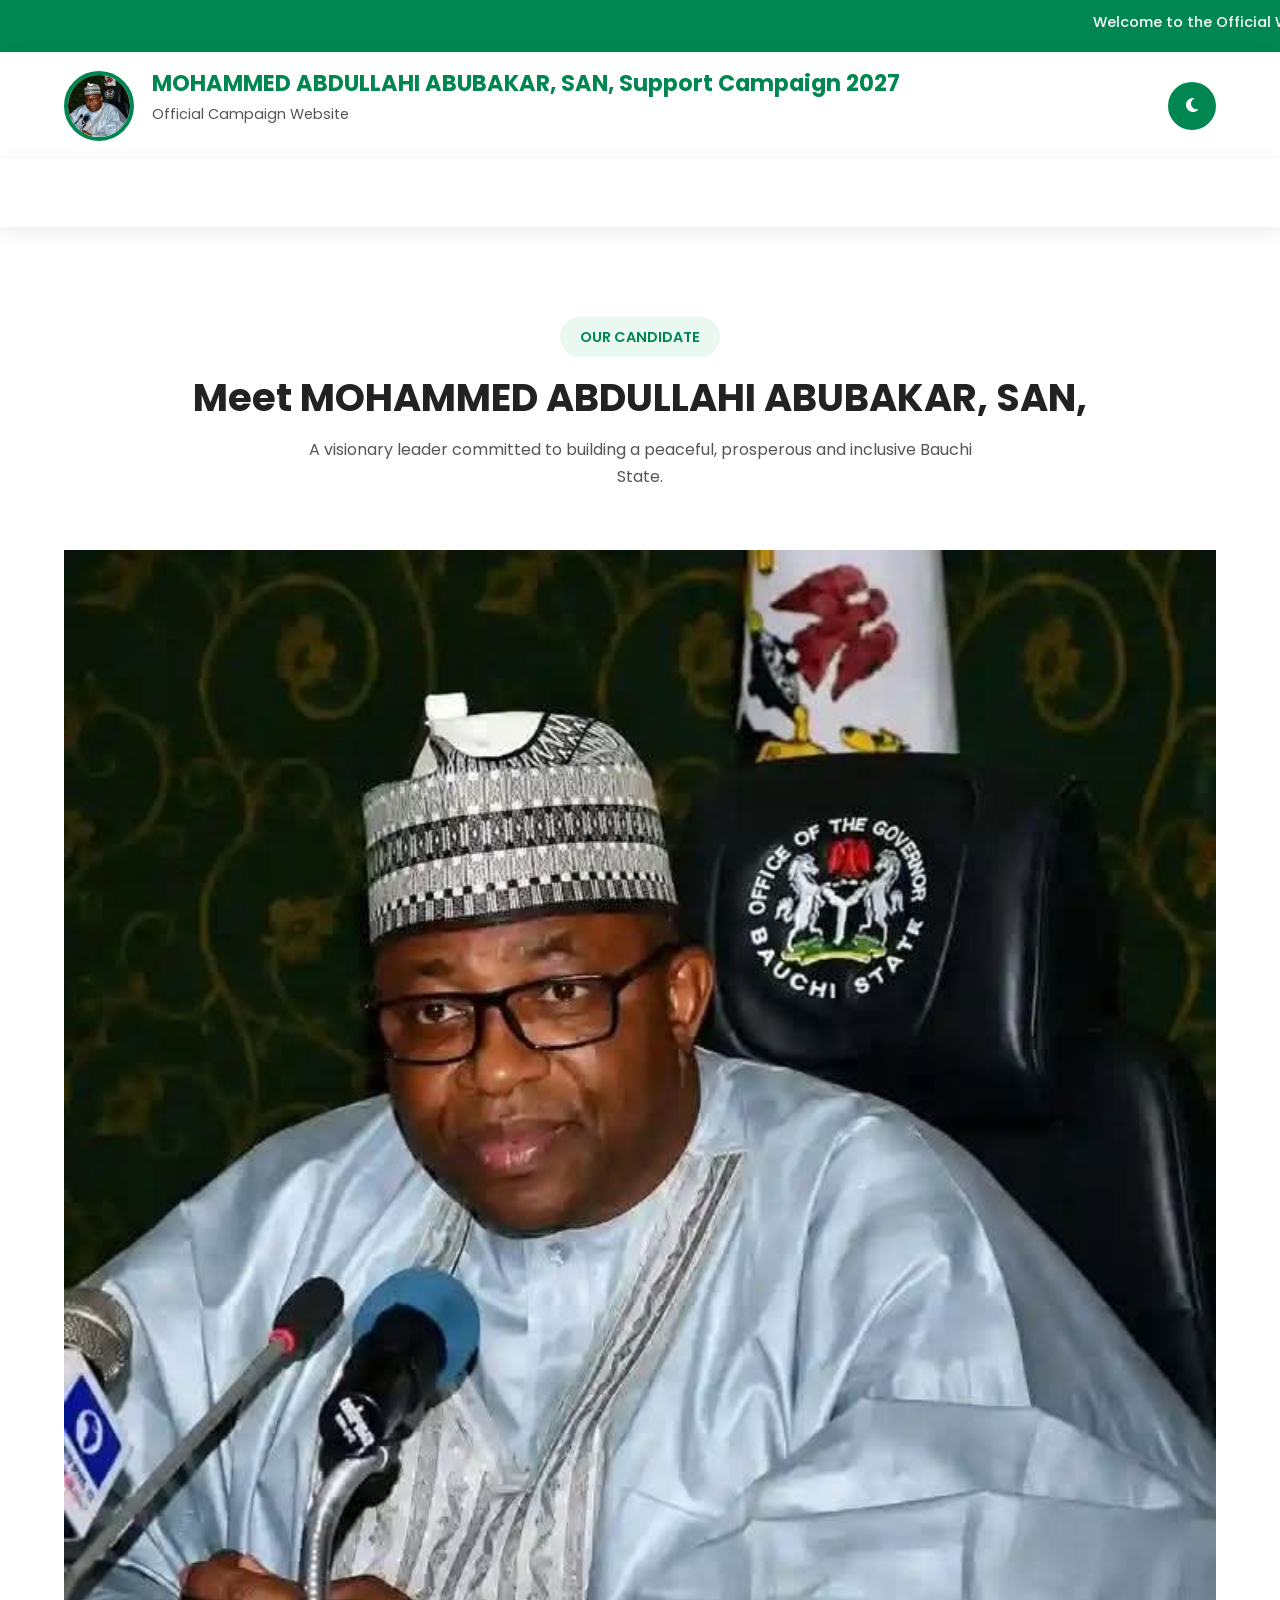
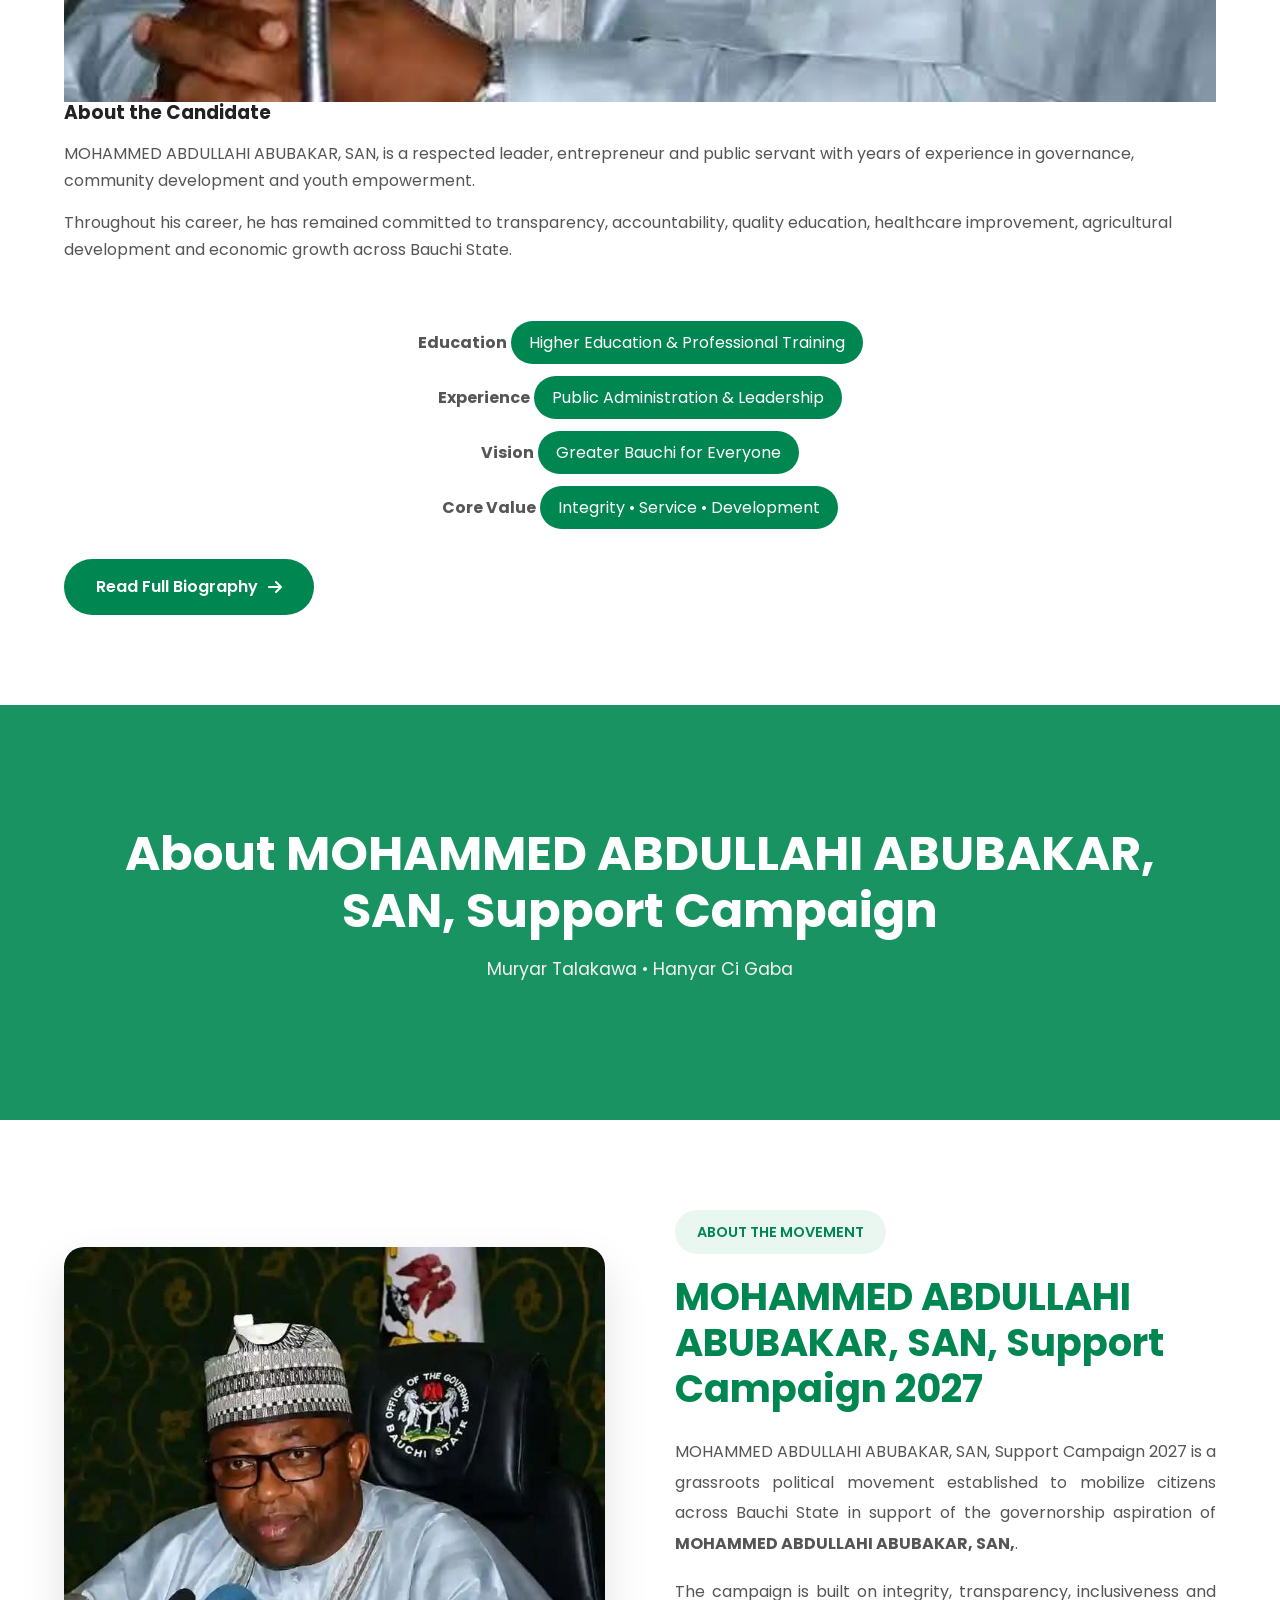
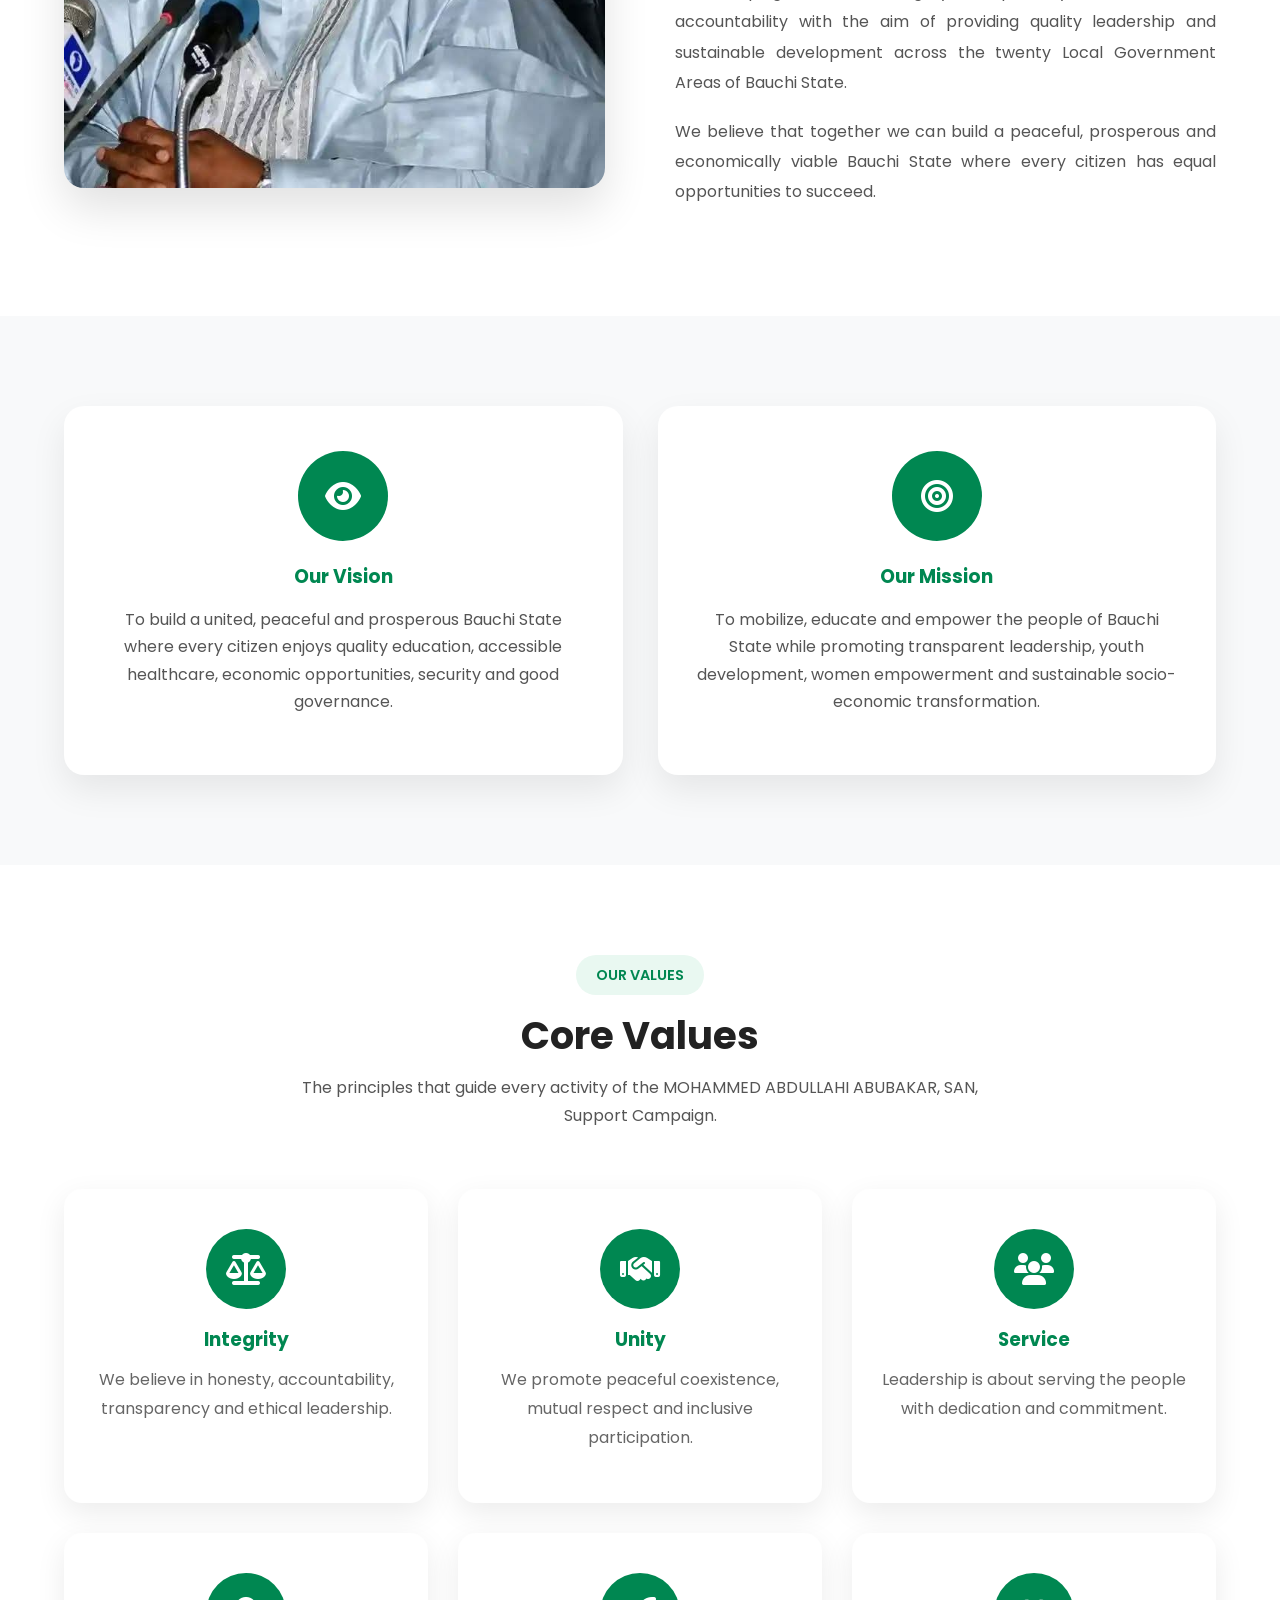
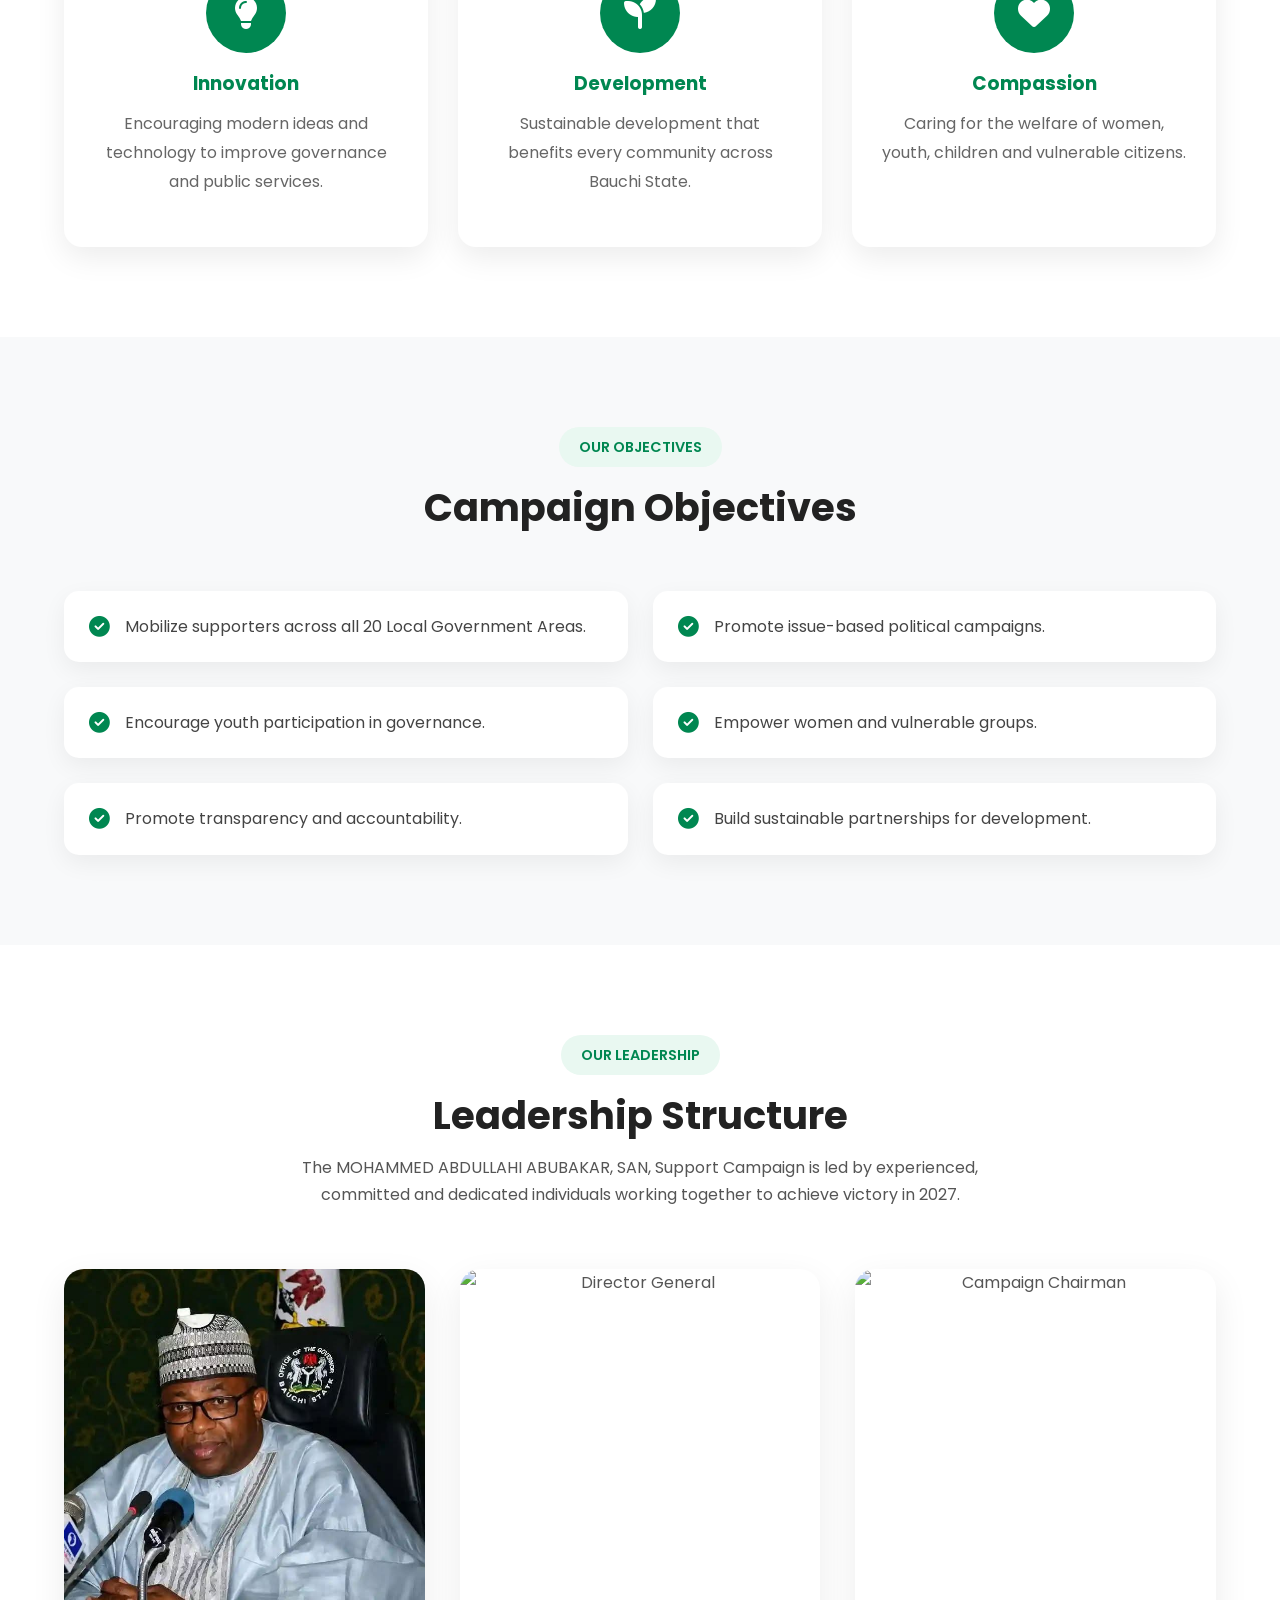
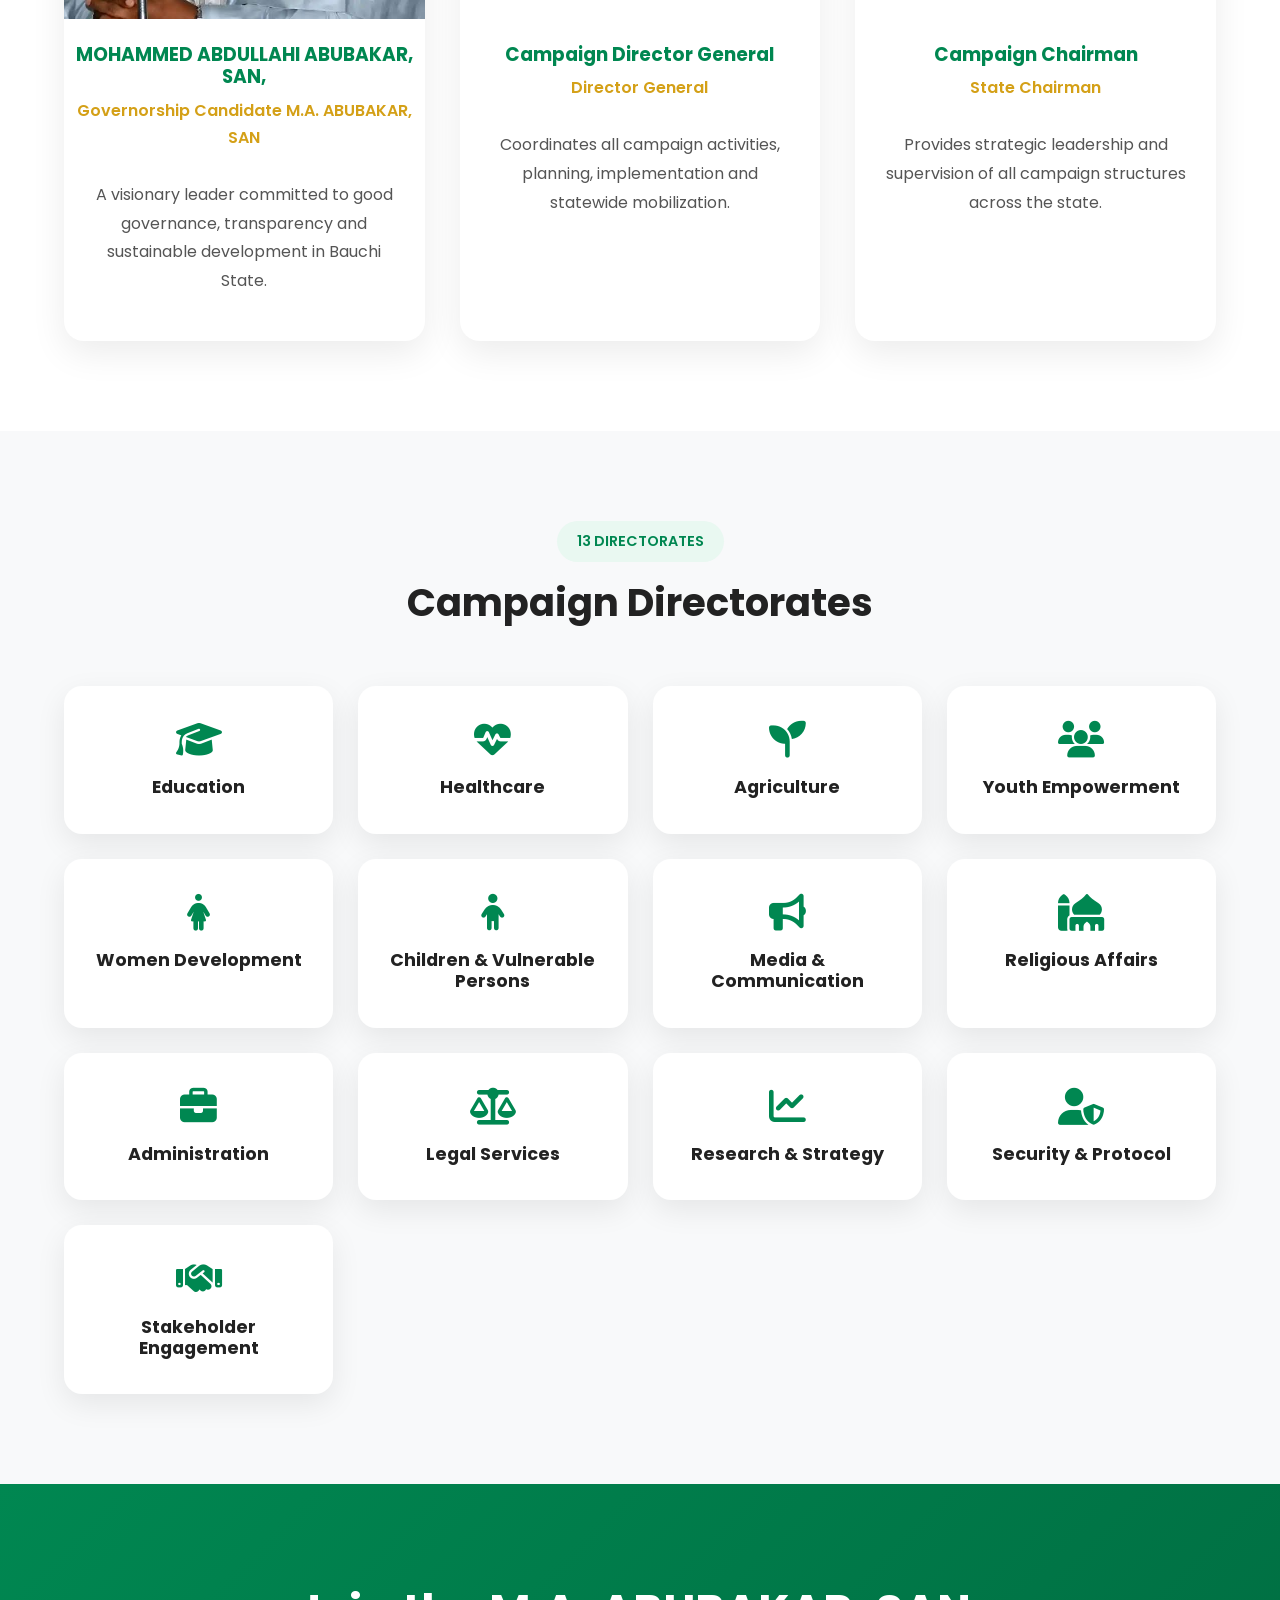
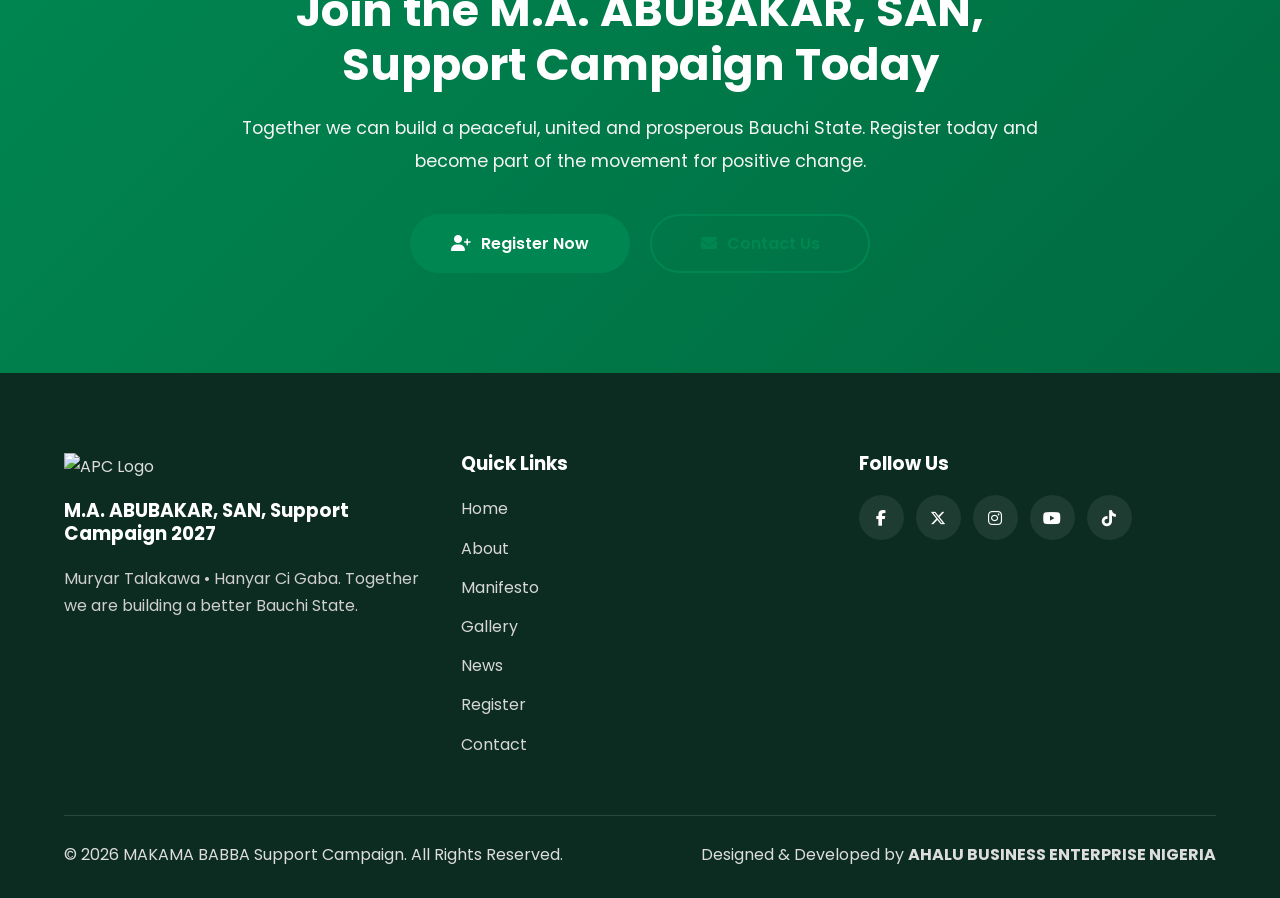
==== about.html @ 92084aa3 "Add files via upload" ====
<!DOCTYPE html>
<html lang="en">

<head>

    <meta charset="UTF-8">

    <meta name="viewport"
          content="width=device-width, initial-scale=1.0">

    <title>
        About Us | MOHAMMED ABDULLAHI ABUBAKAR, SAN, Support Campaign 2027
    </title>

    <meta name="description"
          content="Learn more about MOHAMMED ABDULLAHI ABUBAKAR, SAN Support Campaign 2027, our vision, mission, leadership and commitment to building a better Bauchi State.">

    <link rel="icon"
          href="images/apc-logo.png">

    <link rel="stylesheet"
          href="css/style.css">

    <link rel="stylesheet"
          href="css/about.css">

    <link rel="stylesheet"
          href="css/responsive.css">

    <link rel="stylesheet"
          href="https://cdnjs.cloudflare.com/ajax/libs/font-awesome/6.7.2/css/all.min.css">

</head>

<body>

<!--==============================
TOP BAR
===============================-->

<div class="announcement-bar">

    <marquee>

        Welcome to the Official Website of
        MOHAMMED ABDULLAHI ABUBAKAR, SAN, Support Campaign 2027 —
        Muryar Talakawa • Hanyar Ci Gaba

    </marquee>

</div>

<!--==============================
HEADER
===============================-->

<header class="header">

    <div class="container">

        <div class="logo-area">

            <img src="images/m.a.-photo.jpg"
                 class="logo"
                 alt="M.A. SAN">

            <div class="site-title">

                <h1>
                    MOHAMMED ABDULLAHI ABUBAKAR, SAN, Support Campaign 2027
                </h1>

                <p>

                    Official Campaign Website

                </p>

            </div>

        </div>

        <button id="darkModeBtn">

            <i class="fas fa-moon"></i>

        </button>

    </div>

</header>

<!--==============================
NAVIGATION
===============================-->

<nav class="navbar">

    <div class="container">

        <div class="menu-toggle">

            <i class="fas fa-bars"></i>

        </div>

        <ul class="nav-links">

            <li>
                <a href="index.html">
                    Home
                </a>
            </li>

            <li>
                <a href="about.html"
                   class="active">
                    About
                </a>
            </li>

            <li>
                <a href="manifesto.html">
                    Manifesto
                </a>
            </li>

            <li>
                <a href="gallery.html">
                    Gallery
                </a>
            </li>

            <li>
                <a href="news.html">
                    News
                </a>
            </li>

            <li>
                <a href="register.html">
                    Register
                </a>
            </li>

            <li>
                <a href="contact.html">
                    Contact
                </a>
            </li>

        </ul>

    </div>

</nav>
<!-- =====================================
        ABOUT THE CANDIDATE
===================================== -->

<section class="candidate-section" id="candidate">

    <div class="container">

        <div class="section-title">

            <span>OUR CANDIDATE</span>

            <h2>Meet MOHAMMED ABDULLAHI ABUBAKAR, SAN,</h2>

            <p>
                A visionary leader committed to building a peaceful,
                prosperous and inclusive Bauchi State.
            </p>

        </div>

        <div class="candidate-wrapper">

            <div class="candidate-image">

                <img src="images/m.a.-photo.jpg"
                     alt="MOHAMMED ABDULLAHI ABUBAKAR, SAN,">

            </div>

            <div class="candidate-content">

                <h3>About the Candidate</h3>

                <p>

                    MOHAMMED ABDULLAHI ABUBAKAR, SAN, is a respected leader,
                    entrepreneur and public servant with years of experience
                    in governance, community development and youth
                    empowerment.

                </p>

                <p>

                    Throughout his career, he has remained committed to
                    transparency, accountability, quality education,
                    healthcare improvement, agricultural development and
                    economic growth across Bauchi State.

                </p>

                <div class="candidate-info">

                    <div>

                        <strong>Education</strong>

                        <span>Higher Education & Professional Training</span>

                    </div>

                    <div>

                        <strong>Experience</strong>

                        <span>Public Administration & Leadership</span>

                    </div>

                    <div>

                        <strong>Vision</strong>

                        <span>Greater Bauchi for Everyone</span>

                    </div>

                    <div>

                        <strong>Core Value</strong>

                        <span>Integrity • Service • Development</span>

                    </div>

                </div>

                <a href="about.html"
                   class="btn btn-primary">

                    Read Full Biography

                    <i class="fas fa-arrow-right"></i>

                </a>

            </div>

        </div>

    </div>

</section>

<!--==============================
PAGE HERO
===============================-->

<section class="page-banner">

    <div class="container">

        <h1>

            About MOHAMMED ABDULLAHI ABUBAKAR, SAN, Support Campaign

        </h1>

        <p>

            Muryar Talakawa • Hanyar Ci Gaba

        </p>

    </div>

</section>

<!--=====================================
    ABOUT CAMPAIGN
======================================-->

<section class="about-section">

    <div class="container">

        <div class="about-wrapper">

            <div class="about-image">

                <img src="images/m.a.-photo.jpg"
                     alt="MOHAMMED ABDULLAHI ABUBAKAR, SAN,">

            </div>

            <div class="about-content">

                <span class="section-tag">
                    ABOUT THE MOVEMENT
                </span>

                <h2>

                    MOHAMMED ABDULLAHI ABUBAKAR, SAN, Support Campaign 2027

                </h2>

                <p>

                    MOHAMMED ABDULLAHI ABUBAKAR, SAN, Support Campaign 2027 is a grassroots political
                    movement established to mobilize citizens across
                    Bauchi State in support of the governorship aspiration
                    of <strong>MOHAMMED ABDULLAHI ABUBAKAR, SAN,</strong>.

                </p>

                <p>

                    The campaign is built on integrity, transparency,
                    inclusiveness and accountability with the aim of
                    providing quality leadership and sustainable
                    development across the twenty Local Government Areas
                    of Bauchi State.

                </p>

                <p>

                    We believe that together we can build a peaceful,
                    prosperous and economically viable Bauchi State where
                    every citizen has equal opportunities to succeed.

                </p>

            </div>

        </div>

    </div>

</section>


<!--=====================================
    VISION & MISSION
======================================-->

<section class="vision-mission">

    <div class="container">

        <div class="vm-grid">

            <!-- Vision -->

            <div class="vm-card">

                <div class="vm-icon">

                    <i class="fas fa-eye"></i>

                </div>

                <h3>

                    Our Vision

                </h3>

                <p>

                    To build a united, peaceful and prosperous Bauchi
                    State where every citizen enjoys quality education,
                    accessible healthcare, economic opportunities,
                    security and good governance.

                </p>

            </div>

            <!-- Mission -->

            <div class="vm-card">

                <div class="vm-icon">

                    <i class="fas fa-bullseye"></i>

                </div>

                <h3>

                    Our Mission

                </h3>

                <p>

                    To mobilize, educate and empower the people of
                    Bauchi State while promoting transparent leadership,
                    youth development, women empowerment and sustainable
                    socio-economic transformation.

                </p>

            </div>

        </div>

    </div>

</section>
<!--=====================================
    CORE VALUES
======================================-->

<section class="core-values">

    <div class="container">

        <div class="section-title">

            <span>OUR VALUES</span>

            <h2>Core Values</h2>

            <p>
                The principles that guide every activity of the
                MOHAMMED ABDULLAHI ABUBAKAR, SAN, Support Campaign.
            </p>

        </div>

        <div class="values-grid">

            <div class="value-card">

                <i class="fas fa-scale-balanced"></i>

                <h3>Integrity</h3>

                <p>
                    We believe in honesty, accountability,
                    transparency and ethical leadership.
                </p>

            </div>

            <div class="value-card">

                <i class="fas fa-handshake"></i>

                <h3>Unity</h3>

                <p>
                    We promote peaceful coexistence, mutual respect
                    and inclusive participation.
                </p>

            </div>

            <div class="value-card">

                <i class="fas fa-users"></i>

                <h3>Service</h3>

                <p>
                    Leadership is about serving the people with
                    dedication and commitment.
                </p>

            </div>

            <div class="value-card">

                <i class="fas fa-lightbulb"></i>

                <h3>Innovation</h3>

                <p>
                    Encouraging modern ideas and technology to
                    improve governance and public services.
                </p>

            </div>

            <div class="value-card">

                <i class="fas fa-seedling"></i>

                <h3>Development</h3>

                <p>
                    Sustainable development that benefits every
                    community across Bauchi State.
                </p>

            </div>

            <div class="value-card">

                <i class="fas fa-heart"></i>

                <h3>Compassion</h3>

                <p>
                    Caring for the welfare of women, youth,
                    children and vulnerable citizens.
                </p>

            </div>

        </div>

    </div>

</section>


<!--=====================================
    OUR OBJECTIVES
======================================-->

<section class="objectives">

    <div class="container">

        <div class="section-title">

            <span>OUR OBJECTIVES</span>

            <h2>Campaign Objectives</h2>

        </div>

        <div class="objectives-grid">

            <div class="objective-item">

                <i class="fas fa-check-circle"></i>

                <span>
                    Mobilize supporters across all 20 Local Government Areas.
                </span>

            </div>

            <div class="objective-item">

                <i class="fas fa-check-circle"></i>

                <span>
                    Promote issue-based political campaigns.
                </span>

            </div>

            <div class="objective-item">

                <i class="fas fa-check-circle"></i>

                <span>
                    Encourage youth participation in governance.
                </span>

            </div>

            <div class="objective-item">

                <i class="fas fa-check-circle"></i>

                <span>
                    Empower women and vulnerable groups.
                </span>

            </div>

            <div class="objective-item">

                <i class="fas fa-check-circle"></i>

                <span>
                    Promote transparency and accountability.
                </span>

            </div>

            <div class="objective-item">

                <i class="fas fa-check-circle"></i>

                <span>
                    Build sustainable partnerships for development.
                </span>

            </div>

        </div>

    </div>

</section>
<!--=====================================
    LEADERSHIP
======================================-->

<section class="leadership">

    <div class="container">

        <div class="section-title">

            <span>OUR LEADERSHIP</span>

            <h2>Leadership Structure</h2>

            <p>

                The MOHAMMED ABDULLAHI ABUBAKAR, SAN, Support Campaign is led by experienced,
                committed and dedicated individuals working together
                to achieve victory in 2027.

            </p>

        </div>

        <div class="leaders-grid">

            <!-- Candidate -->

            <div class="leader-card">

                <img src="images/m.a.-photo.jpg"
                     alt="MOHAMMED ABDULLAHI ABUBAKAR, SAN,">

                <h3>MOHAMMED ABDULLAHI ABUBAKAR, SAN,</h3>

                <span>Governorship Candidate M.A. ABUBAKAR, SAN</span>

                <p>

                    A visionary leader committed to good governance,
                    transparency and sustainable development in
                    Bauchi State.

                </p>

            </div>

            <!-- Campaign DG -->

            <div class="leader-card">

                <img src="images/director-general.jpg"
                     alt="Director General">

                <h3>Campaign Director General</h3>

                <span>Director General</span>

                <p>

                    Coordinates all campaign activities, planning,
                    implementation and statewide mobilization.

                </p>

            </div>

            <!-- Chairman -->

            <div class="leader-card">

                <img src="images/chairman.jpg"
                     alt="Campaign Chairman">

                <h3>Campaign Chairman</h3>

                <span>State Chairman</span>

                <p>

                    Provides strategic leadership and supervision of
                    all campaign structures across the state.

                </p>

            </div>

        </div>

    </div>

</section>


<!--=====================================
    DIRECTORATES
======================================-->

<section class="directorates">

    <div class="container">

        <div class="section-title">

            <span>13 DIRECTORATES</span>

            <h2>Campaign Directorates</h2>

        </div>

        <div class="directorates-grid">

            <div class="directorate-card">
                <i class="fas fa-graduation-cap"></i>
                <h3>Education</h3>
            </div>

            <div class="directorate-card">
                <i class="fas fa-heartbeat"></i>
                <h3>Healthcare</h3>
            </div>

            <div class="directorate-card">
                <i class="fas fa-seedling"></i>
                <h3>Agriculture</h3>
            </div>

            <div class="directorate-card">
                <i class="fas fa-users"></i>
                <h3>Youth Empowerment</h3>
            </div>

            <div class="directorate-card">
                <i class="fas fa-female"></i>
                <h3>Women Development</h3>
            </div>

            <div class="directorate-card">
                <i class="fas fa-child"></i>
                <h3>Children & Vulnerable Persons</h3>
            </div>

            <div class="directorate-card">
                <i class="fas fa-bullhorn"></i>
                <h3>Media & Communication</h3>
            </div>

            <div class="directorate-card">
                <i class="fas fa-mosque"></i>
                <h3>Religious Affairs</h3>
            </div>

            <div class="directorate-card">
                <i class="fas fa-briefcase"></i>
                <h3>Administration</h3>
            </div>

            <div class="directorate-card">
                <i class="fas fa-balance-scale"></i>
                <h3>Legal Services</h3>
            </div>

            <div class="directorate-card">
                <i class="fas fa-chart-line"></i>
                <h3>Research & Strategy</h3>
            </div>

            <div class="directorate-card">
                <i class="fas fa-user-shield"></i>
                <h3>Security & Protocol</h3>
            </div>

            <div class="directorate-card">
                <i class="fas fa-handshake"></i>
                <h3>Stakeholder Engagement</h3>
            </div>

        </div>

    </div>

</section>
<!--=====================================
    CALL TO ACTION
======================================-->

<section class="about-cta">

    <div class="container">

        <div class="cta-content">

            <h2>

                Join the M.A. ABUBAKAR, SAN, Support Campaign Today

            </h2>

            <p>

                Together we can build a peaceful, united and prosperous
                Bauchi State. Register today and become part of the
                movement for positive change.

            </p>

            <div class="cta-buttons">

                <a href="register.html" class="btn btn-primary">

                    <i class="fas fa-user-plus"></i>

                    Register Now

                </a>

                <a href="contact.html" class="btn btn-outline">

                    <i class="fas fa-envelope"></i>

                    Contact Us

                </a>

            </div>

        </div>

    </div>

</section>

<!--=====================================
    FOOTER
======================================-->

<footer class="footer">

    <div class="container">

        <div class="footer-grid">

            <div class="footer-column">

                <img src="images/apc-logo.png"
                     class="footer-logo"
                     alt="APC Logo">

                <h3>M.A. ABUBAKAR, SAN, Support Campaign 2027</h3>

                <p>

                    Muryar Talakawa • Hanyar Ci Gaba.

                    Together we are building a better Bauchi State.

                </p>

            </div>

            <div class="footer-column">

                <h3>Quick Links</h3>

                <ul>

                    <li><a href="index.html">Home</a></li>

                    <li><a href="about.html">About</a></li>

                    <li><a href="manifesto.html">Manifesto</a></li>

                    <li><a href="gallery.html">Gallery</a></li>

                    <li><a href="news.html">News</a></li>

                    <li><a href="register.html">Register</a></li>

                    <li><a href="contact.html">Contact</a></li>

                </ul>

            </div>

            <div class="footer-column">

                <h3>Follow Us</h3>

                <div class="social-links">

                    <a href="#"><i class="fab fa-facebook-f"></i></a>

                    <a href="#"><i class="fab fa-x-twitter"></i></a>

                    <a href="#"><i class="fab fa-instagram"></i></a>

                    <a href="#"><i class="fab fa-youtube"></i></a>

                    <a href="#"><i class="fab fa-tiktok"></i></a>

                </div>

            </div>

        </div>

        <hr>

        <div class="footer-bottom">

            <p>

                © 2026 MAKAMA BABBA Support Campaign.
                All Rights Reserved.

            </p>

            <p>

                Designed & Developed by
                <strong>AHALU BUSINESS ENTERPRISE NIGERIA</strong>

            </p>

        </div>

    </div>

</footer>

<!--=====================================
    BACK TO TOP
======================================-->

<button id="backToTop">

    <i class="fas fa-arrow-up"></i>

</button>

<!--=====================================
    JAVASCRIPT FILES
======================================-->

<script src="js/main.js"></script>

<script src="js/darkmode.js"></script>

<script src="js/counter.js"></script>

<script src="js/about.js"></script>

</body>

</html>
---- css/style.css ----
/* ==========================================
   SUPHI SUPPORT CAMPAIGN 2027
   MAIN STYLESHEET
========================================== */

/* ===========================
   GOOGLE FONTS
=========================== */

@import url('https://fonts.googleapis.com/css2?family=Poppins:wght@300;400;500;600;700;800&display=swap');


/* ===========================
   CSS VARIABLES
=========================== */

:root{

    --primary:#008751;
    --primary-dark:#006b40;
    --secondary:#f4b400;
    --secondary-dark:#d89d00;

    --white:#ffffff;
    --black:#222222;

    --text:#555555;
    --light:#f8f9fa;
    --border:#e6e6e6;

    --danger:#dc3545;
    --success:#28a745;

    --shadow:0 10px 30px rgba(0,0,0,.08);

    --radius:12px;

    --transition:.35s ease;

    --container:1200px;

}


/* ===========================
   RESET
=========================== */

*{

    margin:0;
    padding:0;
    box-sizing:border-box;

}


html{

    scroll-behavior:smooth;

}


body{

    font-family:'Poppins',sans-serif;

    background:var(--white);

    color:var(--text);

    line-height:1.7;

    overflow-x:hidden;

}


img{

    width:100%;

    display:block;

}


a{

    text-decoration:none;

    color:inherit;

}


ul{

    list-style:none;

}


button,
input,
select,
textarea{

    font-family:inherit;

    outline:none;

    border:none;

}


.container{

    width:90%;

    max-width:var(--container);

    margin:auto;

}


/* ===========================
   TYPOGRAPHY
=========================== */

h1,
h2,
h3,
h4,
h5,
h6{

    color:var(--black);

    font-weight:700;

    line-height:1.2;

}


p{

    margin:15px 0;

}


section{

    padding:90px 0;

}


/* ===========================
   SECTION TITLE
=========================== */

.section-title{

    text-align:center;

    margin-bottom:60px;

}


.section-title span{

    display:inline-block;

    background:#e9f8f1;

    color:var(--primary);

    padding:8px 20px;

    border-radius:30px;

    font-size:.9rem;

    font-weight:600;

    margin-bottom:18px;

}


.section-title h2{

    font-size:2.5rem;

    margin-bottom:15px;

}


.section-title p{

    max-width:700px;

    margin:auto;

}


/* ===========================
   BUTTONS
=========================== */

.btn{

    display:inline-flex;

    align-items:center;

    justify-content:center;

    gap:10px;

    padding:14px 32px;

    border-radius:40px;

    font-weight:600;

    transition:var(--transition);

    cursor:pointer;

}


.btn-primary{

    background:var(--primary);

    color:#fff;

}


.btn-primary:hover{

    background:var(--primary-dark);

    transform:translateY(-3px);

}


.btn-outline{

    border:2px solid var(--primary);

    color:var(--primary);

}

.btn-outline:hover{

    background:var(--primary);

    color:#fff;

}
/* ==========================================
   PAGE LOADER
========================================== */

#loader{

    position:fixed;
    inset:0;
    background:#ffffff;

    display:flex;
    justify-content:center;
    align-items:center;

    z-index:99999;

}

.loader-content{

    text-align:center;

}

.loader-logo{

    width:90px;
    margin:0 auto 20px;

}

.loader-content h2{

    color:var(--primary);
    margin-bottom:10px;

}

.loader-content p{

    margin-bottom:20px;

}

.loading-spinner{

    width:55px;
    height:55px;

    border:5px solid #e8e8e8;

    border-top:5px solid var(--primary);

    border-radius:50%;

    margin:auto;

    animation:spin 1s linear infinite;

}

@keyframes spin{

    100%{

        transform:rotate(360deg);

    }

}


/* ==========================================
   ANNOUNCEMENT BAR
========================================== */

.announcement-bar{

    background:var(--primary);

    color:#fff;

    padding:10px 0;

    font-size:.9rem;

    font-weight:500;

}


/* ==========================================
   HEADER
========================================== */

.header{

    background:#fff;

    box-shadow:var(--shadow);

    position:relative;

    z-index:100;

}

.header .container{

    display:flex;

    justify-content:space-between;

    align-items:center;

    padding:18px 0;

}

.logo-area{

    display:flex;

    align-items:center;

    gap:18px;

}

.logo{

    width:70px;

    height:70px;

    object-fit:cover;

    border-radius:50%;

    border:4px solid var(--primary);

}

.site-title h1{

    font-size:1.4rem;

    color:var(--primary);

}

.site-title p{

    margin-top:5px;

    font-size:.9rem;

}

.header-actions{

    display:flex;

    align-items:center;

    gap:15px;

}

#darkModeBtn{

    width:48px;

    height:48px;

    border-radius:50%;

    background:var(--primary);

    color:#fff;

    cursor:pointer;

    transition:var(--transition);

}

#darkModeBtn:hover{

    background:var(--secondary);

    color:#222;

}


/* ==========================================
   NAVBAR
========================================== */

.navbar{

    background:var(--primary);

    position:sticky;

    top:0;

    z-index:999;

}

.navbar .container{

    display:flex;

    justify-content:space-between;

    align-items:center;

}

.nav-links{

    display:flex;

    align-items:center;

}

.nav-links li{

    position:relative;

}

.nav-links li a{

    display:block;

    color:#fff;

    padding:20px 18px;

    font-weight:500;

    transition:var(--transition);

}

.nav-links li a:hover,

.nav-links li a.active{

    background:rgba(255,255,255,.15);

}

.menu-toggle{

    display:none;

    color:#fff;

    font-size:1.8rem;

    cursor:pointer;

}


/* ==========================================
   MOBILE MENU
========================================== */

@media(max-width:991px){

.menu-toggle{

    display:block;

    padding:18px 0;

}

.nav-links{

    position:absolute;

    top:100%;

    left:0;

    width:100%;

    background:var(--primary);

    flex-direction:column;

    display:none;

}

.nav-links.active{

    display:flex;

}

.nav-links li{

    width:100%;

}

.nav-links li a{

    width:100%;

    padding:16px 25px;

    border-top:1px solid rgba(255,255,255,.10);

}

.site-title h1{

    font-size:1.1rem;

}

.site-title p{

    font-size:.8rem;

}

.logo{

    width:60px;

    height:60px;

}

}

/* ==========================================
   HERO SECTION
========================================== */

.hero{

    position:relative;

    min-height:100vh;

    display:flex;

    align-items:center;

    overflow:hidden;

    background:linear-gradient(rgba(0,104,63,.90),
    rgba(0,104,63,.90)),
    url("../images/hero-bg.jpg") center/cover no-repeat;

}

.hero-overlay{

    position:absolute;

    inset:0;

    background:rgba(0,0,0,.20);

}

.hero .container{

    position:relative;

    z-index:2;

}

.hero-content{

    display:grid;

    grid-template-columns:1.2fr .8fr;

    gap:70px;

    align-items:center;

}

.hero-badge{

    display:inline-flex;

    align-items:center;

    gap:10px;

    padding:10px 22px;

    background:rgba(255,255,255,.15);

    color:#fff;

    border-radius:40px;

    font-weight:600;

    margin-bottom:25px;

}

.hero h1{

    color:#fff;

    font-size:3.6rem;

    line-height:1.15;

    margin-bottom:25px;

}

.hero h1 span{

    color:var(--secondary);

}

.hero-text{

    color:#f2f2f2;

    font-size:1.1rem;

    margin-bottom:35px;

    max-width:650px;

}

.hero-buttons{

    display:flex;

    gap:20px;

    flex-wrap:wrap;

    margin-bottom:50px;

}

.hero-buttons .btn-outline{

    border:2px solid #fff;

    color:#fff;

}

.hero-buttons .btn-outline:hover{

    background:#fff;

    color:var(--primary);

}

.hero-stats{

    display:grid;

    grid-template-columns:repeat(4,1fr);

    gap:20px;

}

.stat-box{

    background:rgba(255,255,255,.10);

    backdrop-filter:blur(8px);

    padding:25px 15px;

    text-align:center;

    border-radius:15px;

    border:1px solid rgba(255,255,255,.15);

}

.stat-box h2{

    color:var(--secondary);

    font-size:2rem;

    margin-bottom:10px;

}

.stat-box p{

    color:#fff;

    font-size:.95rem;

    margin:0;

}

.candidate-card{

    background:#fff;

    border-radius:20px;

    overflow:hidden;

    box-shadow:0 20px 50px rgba(0,0,0,.20);

    transition:.4s;

}

.candidate-card:hover{

    transform:translateY(-8px);

}

.candidate-card img{

    height:520px;

    object-fit:cover;

}

.candidate-info{

    padding:30px;

    text-align:center;

}

.candidate-info h2{

    color:var(--primary);

    margin-bottom:8px;

}

.candidate-info h4{

    color:var(--secondary-dark);

    margin-bottom:12px;

}

.candidate-info span{

    display:inline-block;

    margin-top:12px;

    background:var(--primary);

    color:#fff;

    padding:8px 18px;

    border-radius:30px;

}

.scroll-down{

    position:absolute;

    left:50%;

    bottom:30px;

    transform:translateX(-50%);

    width:55px;

    height:55px;

    border-radius:50%;

    background:#fff;

    color:var(--primary);

    display:flex;

    align-items:center;

    justify-content:center;

    font-size:1.3rem;

    animation:bounce 2s infinite;

}

@keyframes bounce{

    0%,20%,50%,80%,100%{

        transform:translate(-50%,0);

    }

    40%{

        transform:translate(-50%,-12px);

    }

    60%{

        transform:translate(-50%,-6px);

    }

}

@media(max-width:991px){

.hero{

    padding:120px 0 80px;

    min-height:auto;

}

.hero-content{

    grid-template-columns:1fr;

}

.hero h1{

    font-size:2.6rem;

}

.hero-stats{

    grid-template-columns:repeat(2,1fr);

}

.candidate-card img{

    height:420px;

}

}

@media(max-width:576px){

.hero h1{

    font-size:2rem;

}

.hero-stats{

    grid-template-columns:1fr;

}

.hero-buttons{

    flex-direction:column;

}

.hero-buttons .btn{

    width:100%;

}

}
/* ==========================================
   ABOUT SECTION
========================================== */

.about-preview{

    background:#fff;

}

.about-wrapper{

    display:grid;

    grid-template-columns:1fr 1fr;

    gap:70px;

    align-items:center;

}

.about-image img{

    border-radius:20px;

    box-shadow:var(--shadow);

}

.about-content h3{

    font-size:2rem;

    color:var(--primary);

    margin-bottom:20px;

}

.about-content p{

    margin-bottom:20px;

    text-align:justify;

}

.about-features{

    display:grid;

    grid-template-columns:repeat(2,1fr);

    gap:18px;

    margin:35px 0;

}

.feature{

    display:flex;

    align-items:center;

    gap:12px;

    background:#f9f9f9;

    padding:15px;

    border-radius:12px;

    transition:var(--transition);

}

.feature:hover{

    background:var(--primary);

    color:#fff;

    transform:translateY(-5px);

}

.feature i{

    color:var(--secondary);

    font-size:1.2rem;

}

.feature:hover i{

    color:#fff;

}


/* ==========================================
   STATISTICS SECTION
========================================== */

.statistics{

    background:#f8f9fa;

}

.stats-grid{

    display:grid;

    grid-template-columns:repeat(auto-fit,minmax(250px,1fr));

    gap:30px;

}

.stat-card{

    background:#fff;

    border-radius:18px;

    padding:35px 25px;

    text-align:center;

    box-shadow:var(--shadow);

    transition:var(--transition);

}

.stat-card:hover{

    transform:translateY(-10px);

}

.stat-icon{

    width:80px;

    height:80px;

    background:var(--primary);

    color:#fff;

    border-radius:50%;

    display:flex;

    justify-content:center;

    align-items:center;

    font-size:2rem;

    margin:0 auto 25px;

}

.stat-card h2{

    color:var(--primary);

    font-size:2.6rem;

    margin-bottom:12px;

}

.stat-card h4{

    margin-bottom:15px;

    color:#222;

}

.stat-card p{

    color:#666;

    font-size:.95rem;

}


/* ==========================================
   RESPONSIVE
========================================== */

@media(max-width:991px){

.about-wrapper{

    grid-template-columns:1fr;

}

.about-content{

    text-align:center;

}

.about-features{

    grid-template-columns:1fr 1fr;

}

}

@media(max-width:576px){

.about-features{

    grid-template-columns:1fr;

}

.stats-grid{

    grid-template-columns:1fr;

}

.about-content h3{

    font-size:1.7rem;

}

}
/* ==========================================
   MANIFESTO SECTION
========================================== */

.manifesto-preview{

    background:#ffffff;

}

.manifesto-grid{

    display:grid;

    grid-template-columns:repeat(auto-fit,minmax(300px,1fr));

    gap:30px;

}

.manifesto-card{

    background:#fff;

    padding:35px 30px;

    border-radius:18px;

    text-align:center;

    box-shadow:var(--shadow);

    transition:var(--transition);

    border-top:5px solid transparent;

}

.manifesto-card:hover{

    transform:translateY(-10px);

    border-top-color:var(--primary);

}

.manifesto-icon{

    width:90px;

    height:90px;

    margin:0 auto 25px;

    border-radius:50%;

    background:rgba(0,135,81,.10);

    display:flex;

    align-items:center;

    justify-content:center;

}

.manifesto-icon i{

    font-size:2.4rem;

    color:var(--primary);

}

.manifesto-card h3{

    color:var(--primary);

    margin-bottom:18px;

}

.manifesto-card p{

    color:#666;

}

.section-btn{

    text-align:center;

    margin-top:50px;

}


/* ==========================================
   GALLERY SECTION
========================================== */

.gallery-preview{

    background:#f8f9fa;

}

.gallery-grid{

    display:grid;

    grid-template-columns:repeat(auto-fit,minmax(280px,1fr));

    gap:25px;

}

.gallery-item{

    position:relative;

    overflow:hidden;

    border-radius:18px;

    box-shadow:var(--shadow);

}

.gallery-item img{

    width:100%;

    height:280px;

    object-fit:cover;

    transition:.5s;

}

.gallery-overlay{

    position:absolute;

    inset:0;

    background:linear-gradient(
        rgba(0,0,0,.05),
        rgba(0,0,0,.80)
    );

    display:flex;

    flex-direction:column;

    justify-content:flex-end;

    padding:25px;

    color:#fff;

    opacity:0;

    transition:.4s;

}

.gallery-item:hover img{

    transform:scale(1.12);

}

.gallery-item:hover .gallery-overlay{

    opacity:1;

}

.gallery-overlay h3{

    color:#fff;

    margin-bottom:10px;

}

.gallery-overlay p{

    color:#f2f2f2;

}


/* ==========================================
   RESPONSIVE
========================================== */

@media(max-width:991px){

.manifesto-grid{

    grid-template-columns:repeat(2,1fr);

}

.gallery-grid{

    grid-template-columns:repeat(2,1fr);

}

}

@media(max-width:768px){

.manifesto-grid{

    grid-template-columns:1fr;

}

.gallery-grid{

    grid-template-columns:1fr;

}

.gallery-item img{

    height:240px;

}

}
/* ==========================================
   NEWS SECTION
========================================== */

.news-preview{

    background:#ffffff;

}

.news-grid{

    display:grid;

    grid-template-columns:repeat(auto-fit,minmax(340px,1fr));

    gap:30px;

}

.news-card{

    background:#fff;

    border-radius:18px;

    overflow:hidden;

    box-shadow:var(--shadow);

    transition:var(--transition);

}

.news-card:hover{

    transform:translateY(-10px);

}

.news-image{

    position:relative;

    overflow:hidden;

}

.news-image img{

    width:100%;

    height:240px;

    object-fit:cover;

    transition:.5s;

}

.news-card:hover .news-image img{

    transform:scale(1.1);

}

.news-date{

    position:absolute;

    top:20px;

    right:20px;

    background:var(--primary);

    color:#fff;

    padding:8px 15px;

    border-radius:30px;

    font-size:.85rem;

    font-weight:600;

}
.news-content{

    padding:30px;

}

.news-content h3{

    color:var(--primary);

    margin-bottom:15px;

}

.news-content p{

    margin-bottom:20px;

}

.read-more{

    display:inline-flex;

    align-items:center;

    gap:10px;

    color:var(--primary);

    font-weight:600;

    transition:var(--transition);

}

.read-more:hover{

    color:var(--secondary-dark);

}

.upcoming-event{

    margin-top:60px;

    background:linear-gradient(135deg,var(--primary),var(--primary-dark));

    color:#fff;

    border-radius:20px;

    padding:40px;

    display:flex;

    justify-content:space-between;

    align-items:center;

    gap:30px;

}

.event-icon{

    width:90px;

    height:90px;

    border-radius:50%;

    background:rgba(255,255,255,.15);

    display:flex;

    align-items:center;

    justify-content:center;

    font-size:2rem;

}

.event-details{

    flex:1;

}

.event-details h3{

    color:#fff;

    margin-bottom:12px;

}


/* ==========================================
   JOIN CAMPAIGN
========================================== */

.join-campaign{

    background:#f8f9fa;

}

.join-wrapper{

    display:grid;

    grid-template-columns:1fr 1fr;

    gap:60px;

    align-items:center;

}

.join-content h3{

    color:var(--primary);

    font-size:2rem;

    margin-bottom:25px;

}

.join-list li{

    display:flex;

    align-items:flex-start;

    gap:15px;

    margin-bottom:18px;

    font-size:1rem;

}

.join-list i{

    color:var(--success);

    margin-top:3px;

}

.join-form{

    background:#fff;

    padding:40px;

    border-radius:20px;

    box-shadow:var(--shadow);

}

.form-group{

    margin-bottom:20px;

}

.form-group input,

.form-group select,

.form-group textarea{

    width:100%;

    padding:16px 18px;

    border:1px solid var(--border);

    border-radius:10px;

    font-size:1rem;

    transition:var(--transition);

}

.form-group input:focus,

.form-group select:focus,

.form-group textarea:focus{

    border-color:var(--primary);

    box-shadow:0 0 0 4px rgba(0,135,81,.10);

}


/* ==========================================
   RESPONSIVE
========================================== */

@media(max-width:991px){

.upcoming-event{

    flex-direction:column;

    text-align:center;

}

.join-wrapper{

    grid-template-columns:1fr;

}

}

@media(max-width:576px){

.news-grid{

    grid-template-columns:1fr;

}

.join-form{

    padding:25px;

}

}
/* ==========================================
   CONTACT SECTION
========================================== */

.contact-preview{

    background:#ffffff;

}

.contact-wrapper{

    display:grid;

    grid-template-columns:1fr 1fr;

    gap:60px;

    align-items:start;

}

.contact-info{

    display:grid;

    grid-template-columns:repeat(2,1fr);

    gap:25px;

}

.contact-card{

    background:#fff;

    padding:30px;

    border-radius:18px;

    text-align:center;

    box-shadow:var(--shadow);

    transition:var(--transition);

}

.contact-card:hover{

    transform:translateY(-8px);

}

.contact-card i{

    width:70px;

    height:70px;

    margin:0 auto 20px;

    border-radius:50%;

    background:var(--primary);

    color:#fff;

    display:flex;

    align-items:center;

    justify-content:center;

    font-size:1.8rem;

}

.contact-card h3{

    color:var(--primary);

    margin-bottom:12px;

}

.contact-form{

    background:#fff;

    padding:40px;

    border-radius:20px;

    box-shadow:var(--shadow);

}


/* ==========================================
   FOOTER
========================================== */

.footer{

    background:#0c2b21;

    color:#ddd;

    padding:80px 0 30px;

}

.footer-grid{

    display:grid;

    grid-template-columns:repeat(auto-fit,minmax(250px,1fr));

    gap:40px;

}

.footer-logo{

    width:90px;

    margin-bottom:20px;

}

.footer-column h3{

    color:#fff;

    margin-bottom:20px;

}

.footer-column p{

    color:#cfcfcf;

}

.footer-column ul li{

    margin-bottom:12px;

}

.footer-column ul li a{

    color:#d7d7d7;

    transition:.3s;

}

.footer-column ul li a:hover{

    color:var(--secondary);

    padding-left:6px;

}

.social-links{

    display:flex;

    gap:12px;

    margin-top:20px;

}

.social-links a{

    width:45px;

    height:45px;

    border-radius:50%;

    background:rgba(255,255,255,.08);

    display:flex;

    justify-content:center;

    align-items:center;

    color:#fff;

    transition:.3s;

}

.social-links a:hover{

    background:var(--secondary);

    color:#222;

}

.footer hr{

    border:none;

    height:1px;

    background:rgba(255,255,255,.12);

    margin:45px 0 25px;

}

.footer-bottom{

    display:flex;

    justify-content:space-between;

    align-items:center;

    flex-wrap:wrap;

    gap:20px;

}

.footer-bottom p{

    margin:0;

}


/* ==========================================
   BACK TO TOP
========================================== */

#backToTop{

    position:fixed;

    right:25px;

    bottom:25px;

    width:55px;

    height:55px;

    border-radius:50%;

    background:var(--primary);

    color:#fff;

    border:none;

    cursor:pointer;

    display:none;

    box-shadow:var(--shadow);

    z-index:999;

    transition:.3s;

}

#backToTop:hover{

    background:var(--secondary);

    color:#222;

    transform:translateY(-5px);

}


/* ==========================================
   DARK MODE
========================================== */

body.dark-mode{

    background:#121212;

    color:#e4e4e4;

}

body.dark-mode section{

    background:#121212;

}

body.dark-mode .header,

body.dark-mode .stat-card,

body.dark-mode .manifesto-card,

body.dark-mode .news-card,

body.dark-mode .join-form,

body.dark-mode .contact-card,

body.dark-mode .contact-form{

    background:#1d1d1d;

    color:#f2f2f2;

}

body.dark-mode h1,

body.dark-mode h2,

body.dark-mode h3,

body.dark-mode h4{

    color:#fff;

}

body.dark-mode p{

    color:#d4d4d4;

}

body.dark-mode input,

body.dark-mode select,

body.dark-mode textarea{

    background:#2b2b2b;

    color:#fff;

    border-color:#444;

}


/* ==========================================
   RESPONSIVE
========================================== */

@media(max-width:991px){

.contact-wrapper{

    grid-template-columns:1fr;

}

.contact-info{

    grid-template-columns:1fr 1fr;

}

.footer-bottom{

    flex-direction:column;

    text-align:center;

}

}

@media(max-width:576px){

.contact-info{

    grid-template-columns:1fr;

}

.contact-form{

    padding:25px;

}

#backToTop{

    width:48px;

    height:48px;

}

}
/* ==========================================
   RESPONSIVE.CSS
   LARGE DESKTOP & LAPTOP
========================================== */

@media (max-width:1400px){

.container{

    max-width:1200px;

}

.hero h1{

    font-size:3.3rem;

}

.hero-content{

    gap:50px;

}

.section-title h2{

    font-size:2.4rem;

}

}


/* ==========================================
   LAPTOP
========================================== */

@media (max-width:1200px){

.container{

    width:92%;

}

.hero{

    padding:120px 0 80px;

}

.hero h1{

    font-size:3rem;

}

.hero-text{

    font-size:1rem;

}

.hero-stats{

    gap:15px;

}

.stat-box{

    padding:20px 15px;

}

.stat-box h2{

    font-size:1.8rem;

}

.about-wrapper{

    gap:45px;

}

.join-wrapper{

    gap:45px;

}

.contact-wrapper{

    gap:45px;

}

.footer-grid{

    gap:30px;

}

.gallery-grid{

    gap:20px;

}

.news-grid{

    gap:20px;

}

.manifesto-grid{

    gap:20px;

}

.stats-grid{

    gap:20px;

}

.candidate-card img{

    height:470px;

    object-fit:cover;

}

.section-title{

    margin-bottom:50px;

}

}

/* ==========================================
   TABLET DEVICES
   (992px and below)
========================================== */

@media (max-width:992px){

section{

    padding:80px 0;

}

.container{

    width:94%;

}

/* ==========================
   HEADER
========================== */

.header .container{

    padding:15px 0;

}

.logo{

    width:60px;
    height:60px;

}

.site-title h1{

    font-size:1.2rem;

}

.site-title p{

    font-size:.85rem;

}


/* ==========================
   HERO
========================== */

.hero{

    min-height:auto;

    padding:120px 0 70px;

}

.hero-content{

    grid-template-columns:1fr;

    text-align:center;

}

.hero-left{

    order:2;

}

.hero-right{

    order:1;

}

.hero h1{

    font-size:2.8rem;

}

.hero-text{

    margin:20px auto 35px;

    max-width:700px;

}

.hero-buttons{

    justify-content:center;

}

.hero-stats{

    grid-template-columns:repeat(2,1fr);

    margin-top:40px;

}

.candidate-card{

    max-width:450px;

    margin:auto;

}

.candidate-card img{

    height:450px;

}


/* ==========================
   ABOUT
========================== */

.about-wrapper{

    grid-template-columns:1fr;

    gap:45px;

}

.about-image{

    order:1;

}

.about-content{

    order:2;

    text-align:center;

}

.about-content p{

    text-align:center;

}

.about-features{

    grid-template-columns:repeat(2,1fr);

}


/* ==========================
   STATISTICS
========================== */

.stats-grid{

    grid-template-columns:repeat(2,1fr);

}


/* ==========================
   MANIFESTO
========================== */

.manifesto-grid{

    grid-template-columns:repeat(2,1fr);

}


/* ==========================
   GALLERY
========================== */

.gallery-grid{

    grid-template-columns:repeat(2,1fr);

}


/* ==========================
   NEWS
========================== */

.news-grid{

    grid-template-columns:1fr;

}


/* ==========================
   JOIN
========================== */

.join-wrapper{

    grid-template-columns:1fr;

}


/* ==========================
   CONTACT
========================== */

.contact-wrapper{

    grid-template-columns:1fr;

}

.contact-info{

    grid-template-columns:repeat(2,1fr);

}


/* ==========================
   FOOTER
========================== */

.footer-grid{

    grid-template-columns:repeat(2,1fr);

}

.footer-bottom{

    flex-direction:column;

    text-align:center;

}

}

/* ==========================================
   SMALL TABLETS
   (768px and below)
========================================== */

@media (max-width:768px){

section{

    padding:70px 0;

}

.section-title{

    margin-bottom:40px;

}

.section-title h2{

    font-size:2rem;

}

.section-title p{

    font-size:.95rem;

}


/* ==========================
   HEADER
========================== */

.header .container{

    flex-direction:column;

    gap:15px;

    text-align:center;

}

.logo-area{

    flex-direction:column;

}

.site-title h1{

    font-size:1.1rem;

}


/* ==========================
   HERO
========================== */

.hero{

    padding:100px 0 60px;

}

.hero h1{

    font-size:2.3rem;

}

.hero-text{

    font-size:.95rem;

}

.hero-buttons{

    flex-direction:column;

    align-items:center;

}

.hero-buttons .btn{

    width:260px;

}

.hero-stats{

    grid-template-columns:1fr 1fr;

    gap:15px;

}

.stat-box{

    padding:20px;

}

.candidate-card{

    max-width:380px;

}

.candidate-card img{

    height:380px;

}


/* ==========================
   ABOUT
========================== */

.about-features{

    grid-template-columns:1fr;

}


/* ==========================
   STATISTICS
========================== */

.stats-grid{

    grid-template-columns:1fr;

}


/* ==========================
   MANIFESTO
========================== */

.manifesto-grid{

    grid-template-columns:1fr;

}


/* ==========================
   GALLERY
========================== */

.gallery-grid{

    grid-template-columns:1fr;

}

.gallery-item img{

    height:250px;

}


/* ==========================
   CONTACT
========================== */

.contact-info{

    grid-template-columns:1fr;

}


/* ==========================
   FOOTER
========================== */

.footer-grid{

    grid-template-columns:1fr;

    text-align:center;

}

.footer-logo{

    margin:auto auto 20px;

}

.social-links{

    justify-content:center;

}

}
/* ==========================================
   MOBILE DEVICES
   (576px and below)
========================================== */

@media (max-width:576px){

html{

    font-size:15px;

}

.container{

    width:95%;

}

section{

    padding:60px 0;

}


/* ==========================
   TOP BAR
========================== */

.announcement-bar{

    font-size:.8rem;

    padding:8px 0;

}


/* ==========================
   HEADER
========================== */

.logo{

    width:55px;

    height:55px;

}

.site-title h1{

    font-size:1rem;

}

.site-title p{

    font-size:.75rem;

}


/* ==========================
   NAVIGATION
========================== */

.nav-links li a{

    padding:15px 20px;

    font-size:.95rem;

}


/* ==========================
   HERO
========================== */

.hero{

    padding:90px 0 50px;

}

.hero-badge{

    font-size:.8rem;

    padding:8px 16px;

}

.hero h1{

    font-size:2rem;

}

.hero-text{

    font-size:.9rem;

}

.hero-buttons{

    gap:15px;

}

.hero-buttons .btn{

    width:100%;

}

.hero-stats{

    grid-template-columns:1fr;

}

.stat-box{

    padding:18px;

}

.candidate-card{

    max-width:100%;

}

.candidate-card img{

    height:320px;

}


/* ==========================
   ABOUT
========================== */

.about-content h3{

    font-size:1.6rem;

}

.feature{

    padding:12px;

}


/* ==========================
   MANIFESTO
========================== */

.manifesto-card{

    padding:25px;

}


/* ==========================
   NEWS
========================== */

.news-content{

    padding:20px;

}

.upcoming-event{

    padding:25px;

}


/* ==========================
   JOIN
========================== */

.join-content h3{

    font-size:1.6rem;

}

.join-form{

    padding:20px;

}


/* ==========================
   CONTACT
========================== */

.contact-card{

    padding:20px;

}

.contact-form{

    padding:20px;

}


/* ==========================
   FOOTER
========================== */

.footer{

    padding:60px 0 20px;

}

.footer-column{

    text-align:center;

}

.footer-column ul{

    padding:0;

}

.footer-bottom{

    font-size:.85rem;

}

}
/* ==========================================
   EXTRA SMALL DEVICES
   (400px and below)
========================================== */

@media (max-width:400px){

html{

    font-size:14px;

}

.container{

    width:96%;

}

section{

    padding:50px 0;

}


/* ==========================
   HEADER
========================== */

.logo{

    width:48px;

    height:48px;

}

.site-title h1{

    font-size:.95rem;

}

.site-title p{

    font-size:.72rem;

}


/* ==========================
   HERO
========================== */

.hero{

    padding:80px 0 45px;

}

.hero-badge{

    font-size:.75rem;

    padding:8px 14px;

}

.hero h1{

    font-size:1.7rem;

    line-height:1.3;

}

.hero-text{

    font-size:.88rem;

}

.hero-buttons .btn{

    width:100%;

    padding:14px 18px;

}

.stat-box{

    padding:15px;

}

.stat-box h2{

    font-size:1.6rem;

}

.candidate-card img{

    height:280px;

}

.candidate-info{

    padding:20px;

}

.candidate-info h2{

    font-size:1.2rem;

}


/* ==========================
   TITLES
========================== */

.section-title h2{

    font-size:1.6rem;

}

.section-title p{

    font-size:.85rem;

}


/* ==========================
   ABOUT
========================== */

.about-content h3{

    font-size:1.4rem;

}


/* ==========================
   CARDS
========================== */

.manifesto-card,
.news-card,
.stat-card,
.contact-card{

    border-radius:15px;

}

.manifesto-card{

    padding:20px;

}

.news-content{

    padding:18px;

}

.join-form,
.contact-form{

    padding:18px;

}


/* ==========================
   FOOTER
========================== */

.footer{

    text-align:center;

}

.social-links{

    justify-content:center;

}

.footer-bottom{

    font-size:.8rem;

    line-height:1.7;

}


/* ==========================
   BACK TO TOP
========================== */

#backToTop{

    width:45px;

    height:45px;

    right:15px;

    bottom:15px;

    font-size:14px;

}

}


/* ==========================================
   LANDSCAPE PHONES
========================================== */

@media (max-height:500px) and (orientation:landscape){

.hero{

    min-height:auto;

    padding:100px 0 60px;

}

}


/* ==========================================
   LARGE SCREENS (1600px+)
========================================== */

@media (min-width:1600px){

.container{

    max-width:1400px;

}

.hero h1{

    font-size:4rem;

}

.section-title h2{

    font-size:3rem;

}

}


/* ==========================================
   PRINT
========================================== */

@media print{

.navbar,
.announcement-bar,
.hero-buttons,
#backToTop,
.footer,
.menu-toggle{

    display:none !important;

}

body{

    background:#fff;

    color:#000;

}

section{

    padding:20px 0;

}

}
/* =====================================
   LIVE CAMPAIGN STATISTICS
===================================== */

.live-statistics{

    padding:100px 0;

    background:#f8f9fa;

}

.live-stats-grid{

    display:grid;

    grid-template-columns:repeat(auto-fit,minmax(250px,1fr));

    gap:30px;

}

.live-card{

    background:#fff;

    padding:40px 25px;

    border-radius:20px;

    text-align:center;

    box-shadow:0 12px 35px rgba(0,0,0,.08);

    transition:.35s;

}

.live-card:hover{

    transform:translateY(-10px);

}

.live-card i{

    font-size:2.8rem;

    color:#008751;

    margin-bottom:20px;

}

.live-card h2{

    font-size:2.4rem;

    color:#008751;

    margin-bottom:10px;

}

.live-card p{

    color:#666;

    font-size:1rem;

}
.campaign-progress{

    margin-top:60px;

}

.progress-item{

    margin-bottom:25px;

}

.progress-item span{

    display:block;

    margin-bottom:8px;

    font-weight:600;

}

progress{

    width:100%;

    height:14px;

}
/* =====================================
   ELECTION COUNTDOWN
===================================== */

.countdown-section{

    padding:100px 0;

    background:linear-gradient(
        135deg,
        #008751,
        #006b40
    );

    color:#fff;

    text-align:center;

}

.countdown-section .section-title h2,
.countdown-section .section-title p,
.countdown-section .section-title span{

    color:#fff;

}

.countdown-wrapper{

    display:flex;

    justify-content:center;

    gap:30px;

    flex-wrap:wrap;

    margin:60px 0;

}

.count-box{

    width:180px;

    background:rgba(255,255,255,.12);

    backdrop-filter:blur(10px);

    padding:35px;

    border-radius:20px;

    transition:.35s;

}

.count-box:hover{

    transform:translateY(-8px);

}

.count-box h2{

    font-size:3rem;

    margin-bottom:12px;

}

.count-box span{

    font-size:1.1rem;

    letter-spacing:1px;

}

.countdown-footer{

    max-width:700px;

    margin:auto;

}

.countdown-footer p{

    margin-bottom:30px;

    font-size:1.1rem;

}
/* =====================================
   MEDIA CENTER
===================================== */

.media-center{

    padding:100px 0;

    background:#ffffff;

}

.media-grid{

    display:grid;

    grid-template-columns:repeat(auto-fit,minmax(300px,1fr));

    gap:30px;

}

.media-card{

    background:#fff;

    border-radius:20px;

    padding:40px 30px;

    text-align:center;

    box-shadow:0 15px 40px rgba(0,0,0,.08);

    transition:.35s;

}

.media-card:hover{

    transform:translateY(-10px);

}

.media-card i{

    width:90px;

    height:90px;

    margin:auto;

    display:flex;

    justify-content:center;

    align-items:center;

    border-radius:50%;

    background:#008751;

    color:#fff;

    font-size:2.2rem;

    margin-bottom:25px;

}

.media-card h3{

    color:#008751;

    margin-bottom:18px;

}

.media-card p{

    color:#666;

    line-height:1.8;

    margin-bottom:25px;

}
/* =====================================
   CAMPAIGN RESOURCES
===================================== */

.campaign-resources{

    padding:100px 0;

    background:#f8f9fa;

}

.resources-grid{

    display:grid;

    grid-template-columns:repeat(auto-fit,minmax(300px,1fr));

    gap:30px;

}

.resource-card{

    background:#fff;

    padding:35px;

    border-radius:20px;

    text-align:center;

    box-shadow:0 12px 35px rgba(0,0,0,.08);

    transition:.35s;

}

.resource-card:hover{

    transform:translateY(-10px);

}

.resource-card i{

    width:90px;

    height:90px;

    margin:auto;

    display:flex;

    justify-content:center;

    align-items:center;

    border-radius:50%;

    background:#008751;

    color:#fff;

    font-size:2rem;

    margin-bottom:25px;

}

.resource-card h3{

    color:#008751;

    margin-bottom:18px;

}

.resource-card p{

    color:#666;

    line-height:1.8;

    margin-bottom:25px;

}
html{

scroll-behavior:smooth;

}

*{

box-sizing:border-box;

}

img{

max-width:100%;

display:block;

}

button{

cursor:pointer;

}

a{

text-decoration:none;

transition:.35s;

}
/* ==========================================
   PROFESSIONAL NAVIGATION V5.0
========================================== */

.navbar{

    position:sticky;

    top:0;

    left:0;

    width:100%;

    background:#ffffff;

    box-shadow:0 5px 20px rgba(0,0,0,.08);

    z-index:9999;

}

.nav-container{

    display:flex;

    justify-content:space-between;

    align-items:center;

    height:75px;

}

.nav-logo{

    display:flex;

    align-items:center;

    gap:12px;

    text-decoration:none;

    color:#111;

    font-weight:700;

    font-size:22px;

}

.nav-logo img{

    width:50px;

}

.nav-menu{

    display:flex;

    align-items:center;

    gap:30px;

    list-style:none;

}

.nav-menu li{

    position:relative;

}

.nav-menu li a{

    color:#222;

    text-decoration:none;

    font-weight:500;

    transition:.3s;

}

.nav-menu li a:hover{

    color:#008000;

}

.nav-menu li a.active{

    color:#008000;

}

.nav-right{

    display:flex;

    align-items:center;

    gap:15px;

}

.login-btn{

    background:#008000;

    color:#fff;

    padding:12px 22px;

    border-radius:8px;

    text-decoration:none;

    transition:.3s;

}

.login-btn:hover{

    background:#006600;

}
/* ==========================================
   DROPDOWN MENU
========================================== */

.dropdown-menu{

    position:absolute;

    top:100%;

    left:0;

    min-width:240px;

    background:#ffffff;

    border-radius:10px;

    box-shadow:0 15px 35px rgba(0,0,0,.12);

    list-style:none;

    opacity:0;

    visibility:hidden;

    transform:translateY(20px);

    transition:.3s;

}

.dropdown:hover .dropdown-menu{

    opacity:1;

    visibility:visible;

    transform:translateY(0);

}

.dropdown-menu li{

    border-bottom:1px solid #eee;

}

.dropdown-menu li:last-child{

    border:none;

}

.dropdown-menu li a{

    display:block;

    padding:15px 20px;

}

.dropdown-menu li a:hover{

    background:#f5f5f5;

}
/* ==========================================
   MOBILE MENU
========================================== */

.menu-toggle{

    display:none;

    font-size:28px;

    cursor:pointer;

}

@media(max-width:991px){

    .menu-toggle{

        display:block;

    }

    .nav-menu{

        position:absolute;

        top:75px;

        left:-100%;

        width:100%;

        background:#ffffff;

        flex-direction:column;

        gap:0;

        transition:.4s;

        box-shadow:0 10px 20px rgba(0,0,0,.1);

    }

    .nav-menu.active{

        left:0;

    }

    .nav-menu li{

        width:100%;

    }

    .nav-menu li a{

        display:block;

        padding:18px 25px;

    }

    .dropdown-menu{

        position:static;

        opacity:1;

        visibility:visible;

        transform:none;

        display:none;

        box-shadow:none;

        border-radius:0;

    }

    .dropdown.active .dropdown-menu{

        display:block;

    }

    .nav-right{

        display:none;

    }

}
---- css/about.css ----
/* ==========================================
ABOUT PAGE STYLESHEET
========================================== */

/* ==========================================
PAGE BANNER
========================================== */

.page-banner{

background:linear-gradient(rgba(0,135,81,.90),  
rgba(0,135,81,.90)),  
url("../images/about-banner.jpg")  
center/cover no-repeat;  

padding:120px 0;  

text-align:center;  

color:#fff;

}

.page-banner h1{

color:#fff;  

font-size:3rem;  

margin-bottom:15px;

}

.page-banner p{

font-size:1.1rem;  

color:#f2f2f2;

}

/* ==========================================
ABOUT SECTION
========================================== */

.about-section{

padding:90px 0;  

background:#fff;

}

.about-wrapper{

display:grid;  

grid-template-columns:1fr 1fr;  

gap:70px;  

align-items:center;

}

.about-image img{

width:100%;  

border-radius:20px;  

box-shadow:0 20px 45px rgba(0,0,0,.12);

}

.section-tag{

display:inline-block;  

background:#eaf7f0;  

color:#008751;  

padding:10px 22px;  

border-radius:30px;  

font-size:.9rem;  

font-weight:600;  

margin-bottom:20px;

}

.about-content h2{

font-size:2.4rem;  

color:#008751;  

margin-bottom:25px;

}

.about-content p{

color:#555;  

line-height:1.9;  

margin-bottom:18px;  

text-align:justify;

}

/* ==========================================
VISION & MISSION
========================================== */

.vision-mission{

background:#f8f9fa;  

padding:90px 0;

}

.vm-grid{

display:grid;  

grid-template-columns:repeat(2,1fr);  

gap:35px;

}

.vm-card{

background:#fff;  

padding:45px 35px;  

border-radius:20px;  

text-align:center;  

box-shadow:0 15px 35px rgba(0,0,0,.08);  

transition:.35s;

}

.vm-card:hover{

transform:translateY(-10px);

}

.vm-icon{

width:90px;  

height:90px;  

margin:0 auto 25px;  

background:#008751;  

color:#fff;  

border-radius:50%;  

display:flex;  

justify-content:center;  

align-items:center;  

font-size:2rem;

}

.vm-card h3{

color:#008751;  

margin-bottom:18px;

}
/* ==========================================
CORE VALUES
========================================== */

.core-values{

padding:90px 0;  

background:#ffffff;

}

.values-grid{

display:grid;  

grid-template-columns:repeat(auto-fit,minmax(280px,1fr));  

gap:30px;

}

.value-card{

background:#fff;  

padding:35px 30px;  

border-radius:18px;  

text-align:center;  

box-shadow:0 10px 30px rgba(0,0,0,.08);  

transition:.35s;  

border-top:5px solid transparent;

}

.value-card:hover{

transform:translateY(-10px);  

border-top-color:#008751;

}

.value-card i{

width:80px;  

height:80px;  

margin:0 auto 20px;  

border-radius:50%;  

background:#008751;  

color:#fff;  

display:flex;  

justify-content:center;  

align-items:center;  

font-size:2rem;

}

.value-card h3{

color:#008751;  

margin-bottom:15px;

}

.value-card p{

color:#666;  

line-height:1.8;

}

/* ==========================================
OBJECTIVES
========================================== */

.objectives{

padding:90px 0;  

background:#f8f9fa;

}

.objectives-grid{

display:grid;  

grid-template-columns:repeat(2,1fr);  

gap:25px;  

margin-top:40px;

}

.objective-item{

display:flex;  

align-items:flex-start;  

gap:15px;  

background:#fff;  

padding:22px 25px;  

border-radius:15px;  

box-shadow:0 8px 25px rgba(0,0,0,.06);  

transition:.35s;

}

.objective-item:hover{

transform:translateX(8px);

}

.objective-item i{

color:#008751;  

font-size:1.3rem;  

margin-top:3px;

}

.objective-item span{

color:#444;  

line-height:1.7;

}
/* ==========================================
LEADERSHIP SECTION
========================================== */

.leadership{

padding:90px 0;  

background:#ffffff;

}

.leaders-grid{

display:grid;  

grid-template-columns:repeat(auto-fit,minmax(300px,1fr));  

gap:35px;

}

.leader-card{

background:#fff;  

border-radius:20px;  

overflow:hidden;  

text-align:center;  

box-shadow:0 12px 35px rgba(0,0,0,.08);  

transition:.35s;

}

.leader-card:hover{

transform:translateY(-10px);

}

.leader-card img{

width:100%;  

height:350px;  

object-fit:cover;

}

.leader-card h3{

color:#008751;  

margin:25px 0 8px;

}

.leader-card span{

display:inline-block;  

color:#d4a017;  

font-weight:600;  

margin-bottom:15px;

}

.leader-card p{

padding:0 25px 30px;  

color:#555;  

line-height:1.8;

}

/* ==========================================
DIRECTORATES
========================================== */

.directorates{

padding:90px 0;  

background:#f8f9fa;

}

.directorates-grid{

display:grid;  

grid-template-columns:repeat(auto-fit,minmax(220px,1fr));  

gap:25px;

}

.directorate-card{

background:#fff;  

border-radius:18px;  

padding:35px 25px;  

text-align:center;  

box-shadow:0 10px 30px rgba(0,0,0,.08);  

transition:.35s;

}

.directorate-card:hover{

background:#008751;  

color:#fff;  

transform:translateY(-8px);

}

.directorate-card i{

font-size:2.3rem;  

color:#008751;  

margin-bottom:20px;  

transition:.35s;

}

.directorate-card:hover i{

color:#fff;

}

.directorate-card h3{

font-size:1.1rem;  

transition:.35s;

}

.directorate-card:hover h3{

color:#fff;

}
/* ==========================================
CALL TO ACTION
========================================== */

.about-cta{

padding:100px 0;  

background:linear-gradient(  
    135deg,  
    #008751,  
    #006b40  
);  

color:#fff;  

text-align:center;

}

.cta-content{

max-width:800px;  

margin:auto;

}

.cta-content h2{

color:#fff;  

font-size:2.8rem;  

margin-bottom:20px;

}

.cta-content p{

font-size:1.1rem;  

color:#f5f5f5;  

line-height:1.9;  

margin-bottom:35px;

}

.cta-buttons{

display:flex;  

justify-content:center;  

gap:20px;  

flex-wrap:wrap;

}

.cta-buttons .btn{

min-width:220px;

}

/* ==========================================
RESPONSIVE
========================================== */

@media(max-width:992px){

.about-wrapper{

grid-template-columns:1fr;  

gap:45px;

}

.vm-grid{

grid-template-columns:1fr;

}

.objectives-grid{

grid-template-columns:1fr;

}

.leaders-grid{

grid-template-columns:repeat(2,1fr);

}

.directorates-grid{

grid-template-columns:repeat(2,1fr);

}

}

@media(max-width:768px){

.page-banner{

padding:90px 0;

}

.page-banner h1{

font-size:2.2rem;

}

.about-content{

text-align:center;

}

.about-content p{

text-align:left;

}

.leaders-grid{

grid-template-columns:1fr;

}

.directorates-grid{

grid-template-columns:1fr;

}

.values-grid{

grid-template-columns:1fr;

}

.cta-content h2{

font-size:2rem;

}

}

@media(max-width:576px){

.page-banner{

padding:70px 0;

}

.page-banner h1{

font-size:1.8rem;

}

.about-section,
.vision-mission,
.core-values,
.objectives,
.leadership,
.directorates,
.about-cta{

padding:60px 0;

}

.vm-card,
.value-card,
.leader-card,
.directorate-card{

padding:25px;

}

.leader-card img{

height:300px;

}

.cta-buttons{

flex-direction:column;  

align-items:center;

}

.cta-buttons .btn{

width:100%;

}

}

@media(max-width:400px){

.page-banner h1{

font-size:1.6rem;

}

.about-content h2{

font-size:1.8rem;

}

.cta-content h2{

font-size:1.6rem;

}

.cta-content p{

font-size:.95rem;

}

}

/* ==========================================
END OF ABOUT.CSS
========================================== */
---- css/responsive.css ----
/* =====================================
   RESPONSIVE CSS
===================================== */

/* =====================================
   LARGE TABLETS & SMALL LAPTOPS
===================================== */

@media (max-width:1024px){

    .container{

        width:92%;

    }

    .hero-container{

        grid-template-columns:1fr;
        text-align:center;
        gap:40px;

    }

    .hero-content p{

        margin:auto auto 30px;

    }

    .hero-buttons{

        justify-content:center;

    }

    .hero-image img{

        max-width:350px;

    }

    .counter-grid{

        grid-template-columns:repeat(2,1fr);

    }

    .about-grid{

        grid-template-columns:1fr;
        text-align:center;

    }

    .manifesto-grid{

        grid-template-columns:repeat(2,1fr);

    }

    .achievement-grid{

        grid-template-columns:repeat(2,1fr);

    }

    .gallery-grid{

        grid-template-columns:repeat(2,1fr);

    }

    .news-grid{

        grid-template-columns:repeat(2,1fr);

    }

    .testimonial-grid{

        grid-template-columns:repeat(2,1fr);

    }

    .leadership-grid{

        grid-template-columns:repeat(2,1fr);

    }

    .footer-grid{

        grid-template-columns:repeat(2,1fr);

    }

    .contact-grid{

        grid-template-columns:1fr;

    }

}
/* =====================================
   TABLETS
===================================== */

@media (max-width:768px){

    section{

        padding:60px 0;

    }

    .section-title h2{

        font-size:2rem;

    }

    .header .container{

        flex-direction:column;
        gap:20px;

    }

    .logo-area{

        flex-direction:column;
        text-align:center;

    }

    .site-title h1{

        font-size:1.4rem;

    }

    .navbar .container{

        justify-content:center;

    }

    .nav-links{

        flex-wrap:wrap;
        justify-content:center;
        gap:15px;
        padding:15px 0;

    }

    .hero{

        min-height:auto;
        padding:80px 0;

    }

    .hero-content h1{

        font-size:2.5rem;

    }

    .hero-content h2{

        font-size:1.5rem;

    }

    .hero-buttons{

        flex-direction:column;
        align-items:center;

    }

    .btn{

        width:220px;
        text-align:center;

    }

    .counter-grid{

        grid-template-columns:1fr;

    }

    .manifesto-grid,
    .achievement-grid,
    .gallery-grid,
    .news-grid,
    .testimonial-grid,
    .leadership-grid,
    .footer-grid{

        grid-template-columns:1fr;

    }

    .countdown-grid{

        grid-template-columns:repeat(2,1fr);

    }

    .join-box{

        padding:40px 25px;

    }

    .join-buttons{

        flex-direction:column;
        align-items:center;

    }

}

/* =====================================
   MOBILE PHONES
===================================== */

@media (max-width:576px){

    .container{

        width:95%;

    }

    .section-title h2{

        font-size:1.7rem;

    }

    .hero-content h1{

        font-size:2rem;

    }

    .hero-content h2{

        font-size:1.2rem;

    }

    .hero-content p{

        font-size:1rem;

    }

    .counter-card h2{

        font-size:2rem;

    }

    .time-box{

        padding:25px 15px;

    }

    .time-box span{

        font-size:2rem;

    }

    .leader-card img{

        height:240px;

    }

    .gallery-grid img{

        height:220px;

    }

    .news-card img{

        height:200px;

    }

    .video-wrapper{

        border-radius:10px;

    }

    .footer{

        text-align:center;

    }

    .footer-social{

        margin-top:20px;

    }

    .footer-social a{

        margin:5px;

    }

    .whatsapp-float{

        width:55px;
        height:55px;
        font-size:26px;
        right:15px;
        bottom:15px;

    }

    #backToTop{

        width:45px;
        height:45px;
        right:15px;
        bottom:80px;

    }

}
/* =====================================
   SMALL MOBILE DEVICES
===================================== */

@media (max-width:400px){

    .logo{

        width:55px;

    }

    .site-title h1{

        font-size:1.15rem;

    }

    .site-title p{

        font-size:.85rem;

    }

    .hero-content h1{

        font-size:1.7rem;

    }

    .hero-content h2{

        font-size:1rem;

    }

    .hero-content p{

        font-size:.95rem;

    }

    .btn{

        width:100%;
        padding:14px 20px;

    }

    .section-title h2{

        font-size:1.5rem;

    }

    .countdown-grid{

        grid-template-columns:1fr;

    }

    .time-box{

        padding:20px;

    }

    .time-box span{

        font-size:1.8rem;

    }

}

/* =====================================
   LANDSCAPE PHONES
===================================== */

@media (max-height:500px) and (orientation:landscape){

    .hero{

        min-height:auto;
        padding:80px 0;

    }

    .hero-container{

        gap:30px;

    }

    .hero-image img{

        max-width:250px;

    }

}

/* =====================================
   EXTRA LARGE SCREENS
===================================== */

@media (min-width:1400px){

    .container{

        max-width:1320px;

    }

}

/* =====================================
   ACCESSIBILITY
===================================== */

html{

    -webkit-text-size-adjust:100%;

}

button,
input,
select,
textarea{

    font:inherit;

}

img,
video{

    max-width:100%;
    height:auto;

}

/* =====================================
   SMOOTH TRANSITIONS
===================================== */

*{

    transition:
    background-color .3s ease,
    color .3s ease,
    border-color .3s ease,
    transform .3s ease;

}
@media(max-width:768px){

.count-box{

    width:140px;

}

.count-box h2{

    font-size:2.3rem;

}

}

@media(max-width:576px){

.count-box{

    width:120px;

    padding:25px;

}

.count-box h2{

    font-size:2rem;

}

}
@media(max-width:768px){

.media-grid{

    grid-template-columns:1fr;

}

}
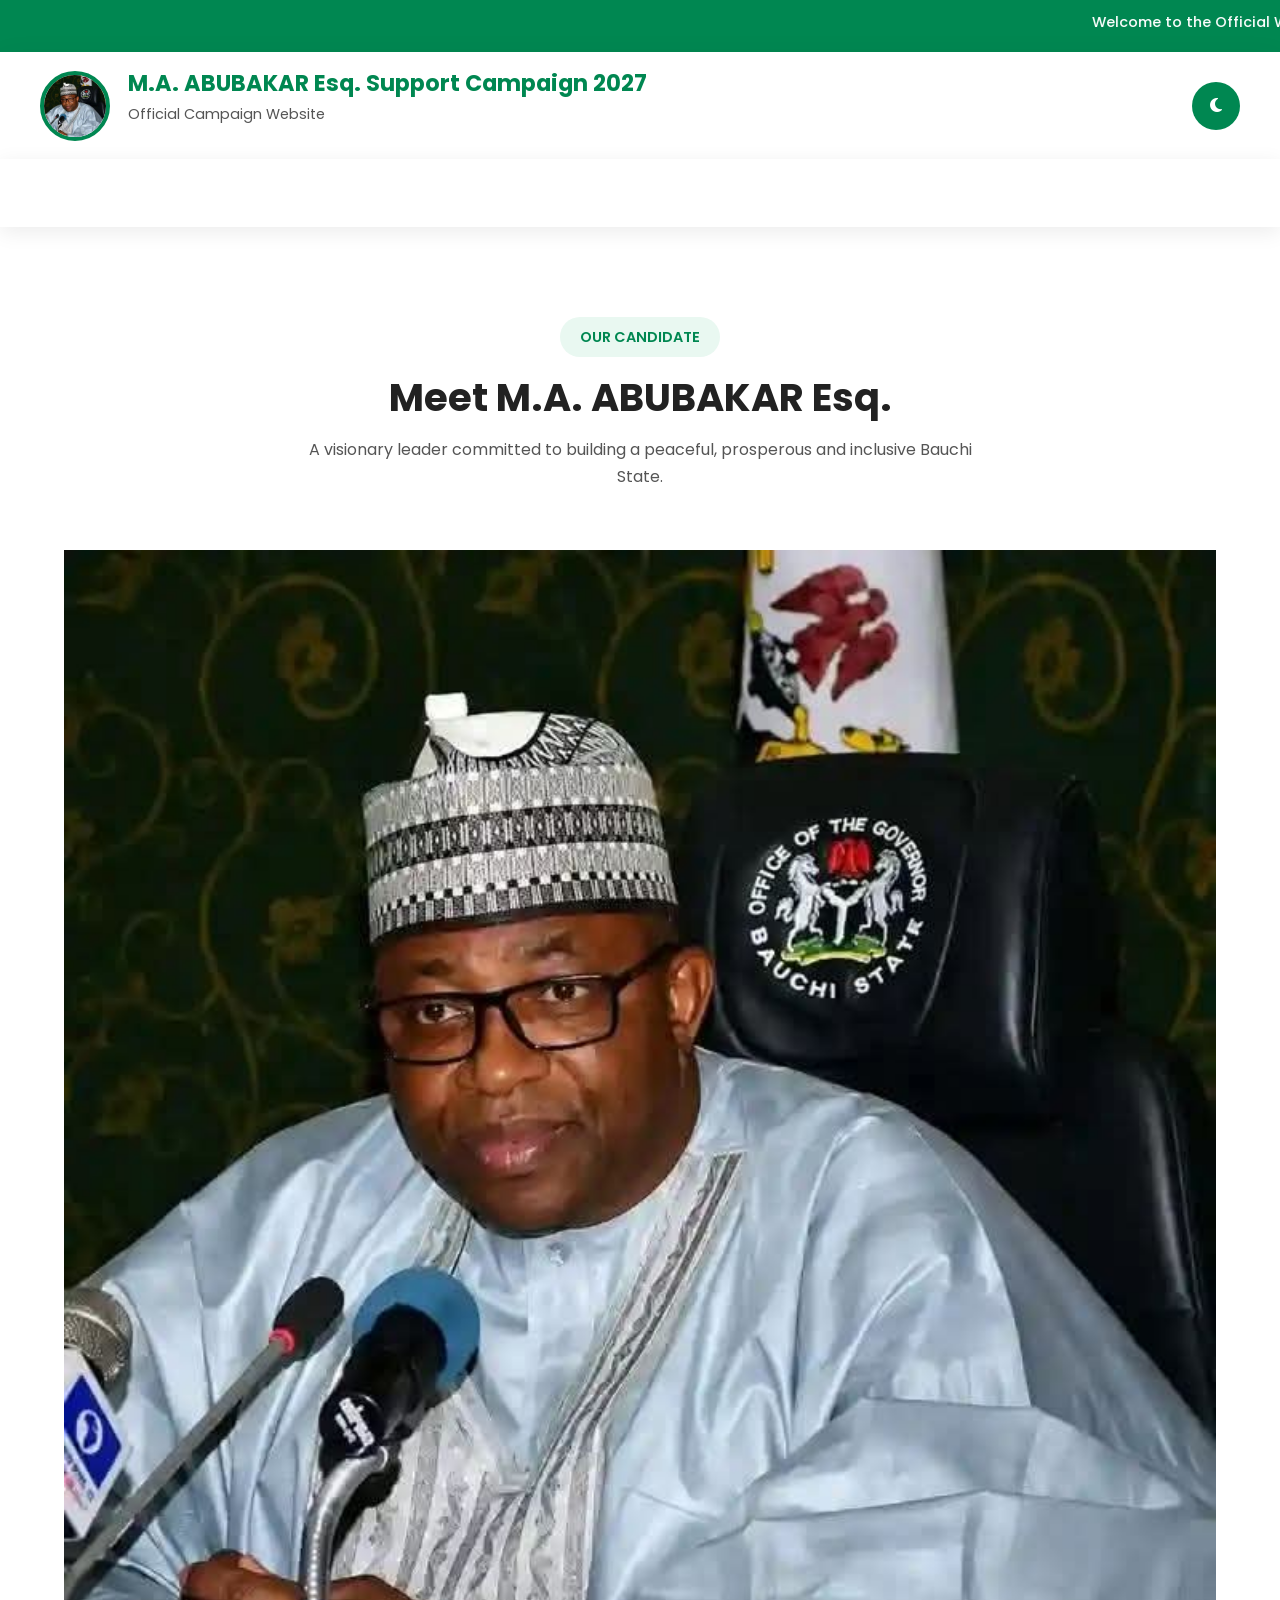
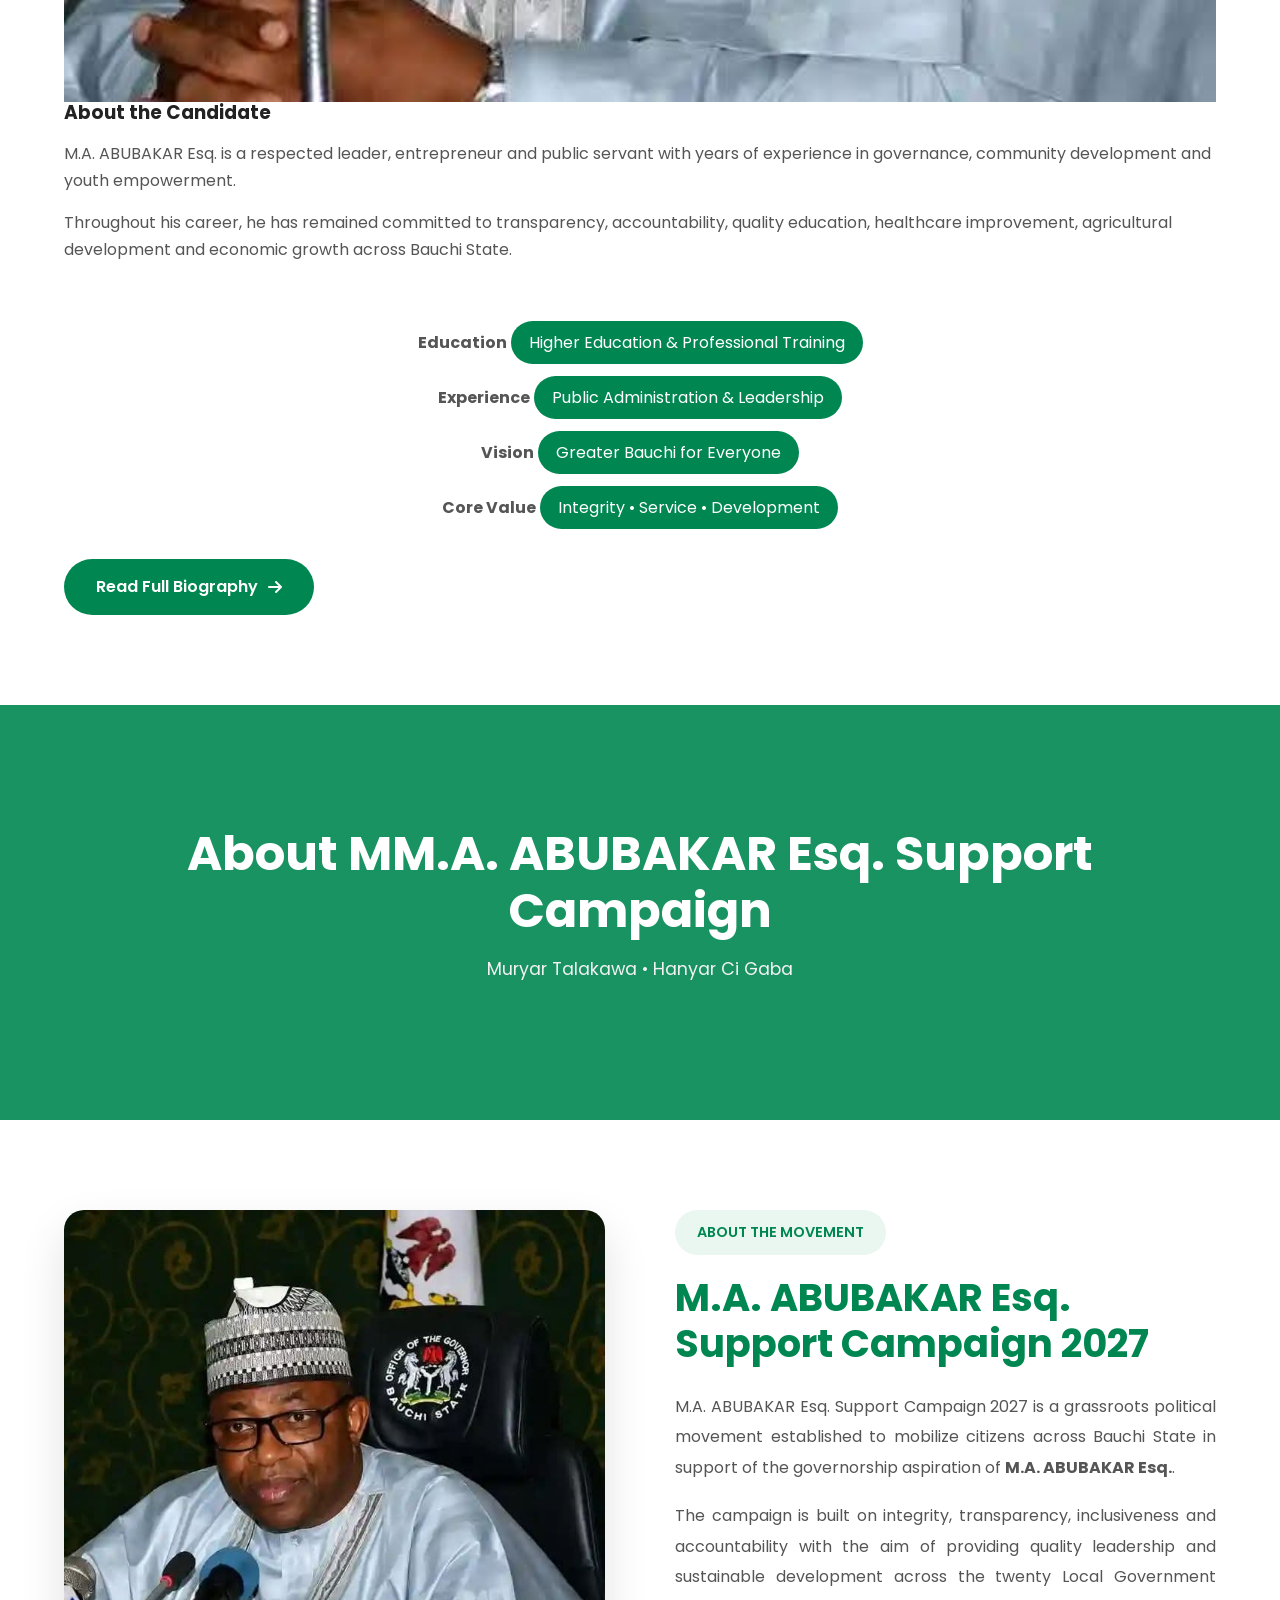
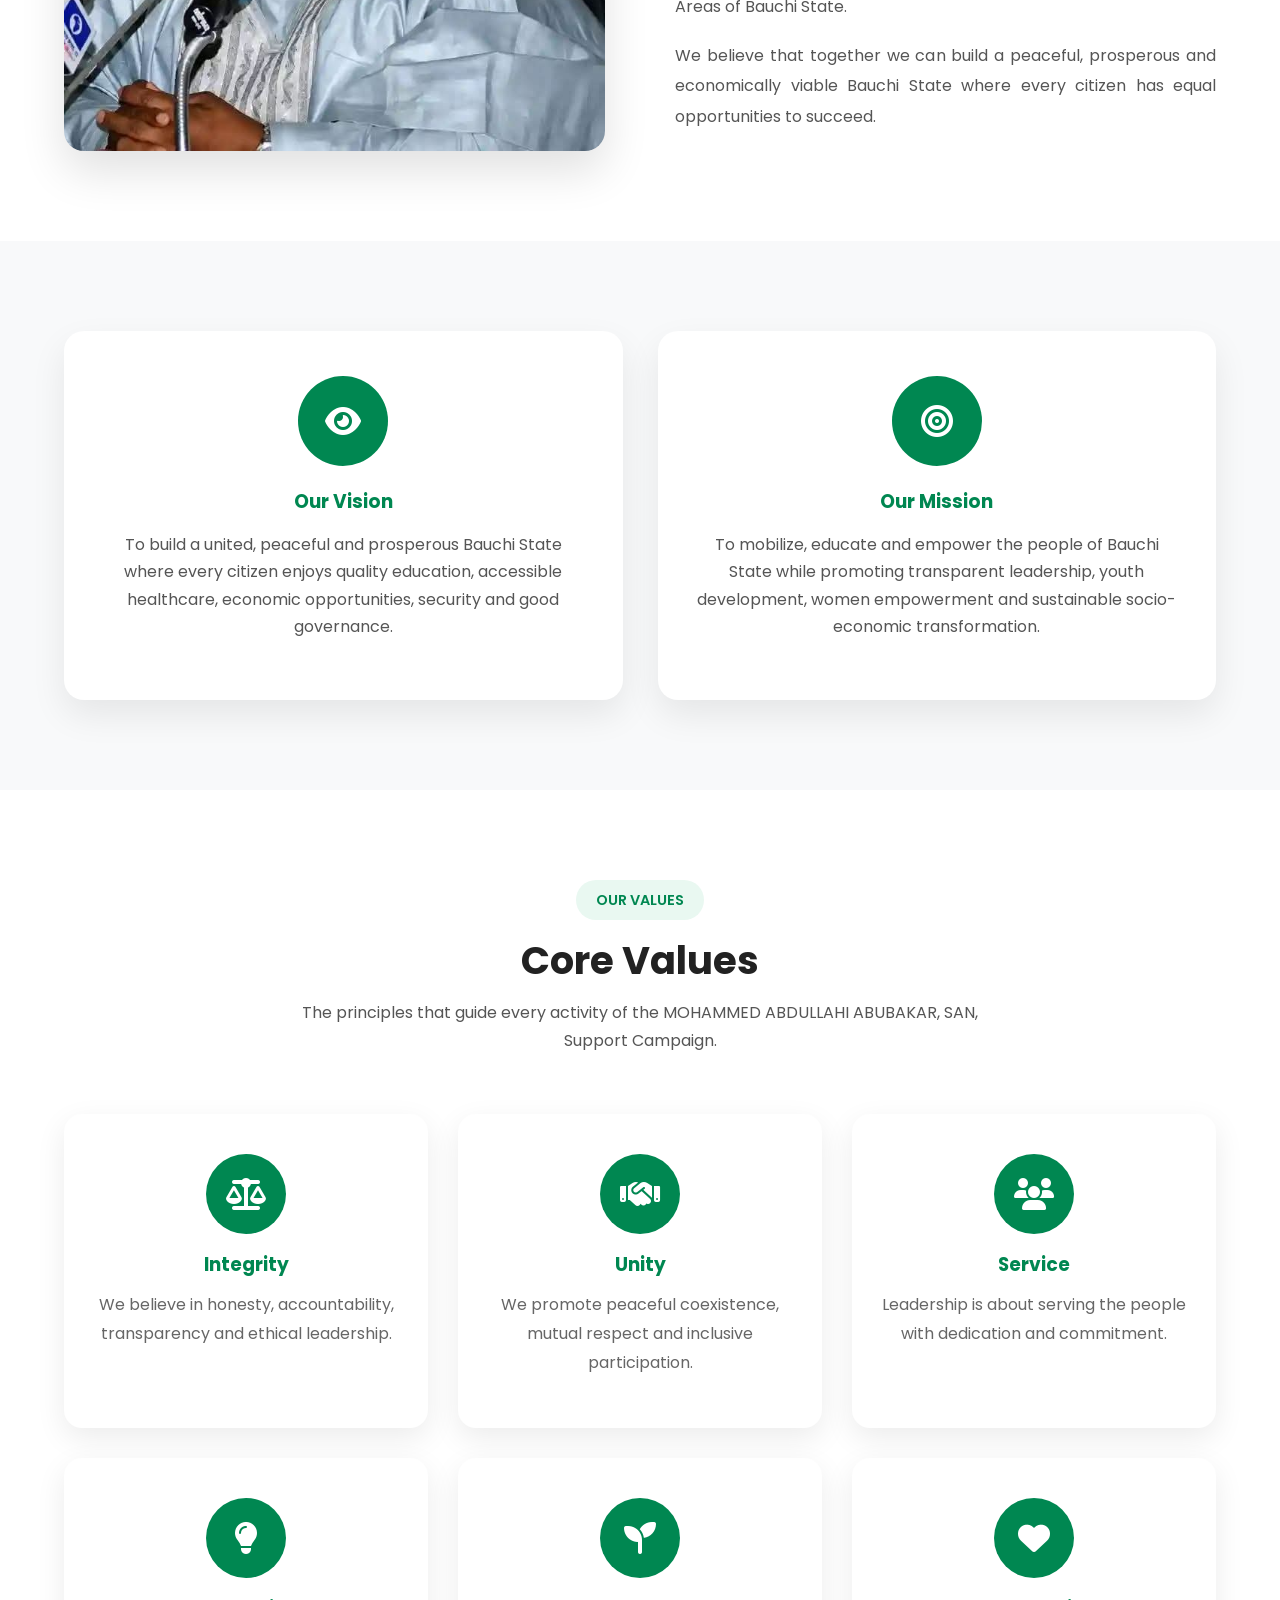
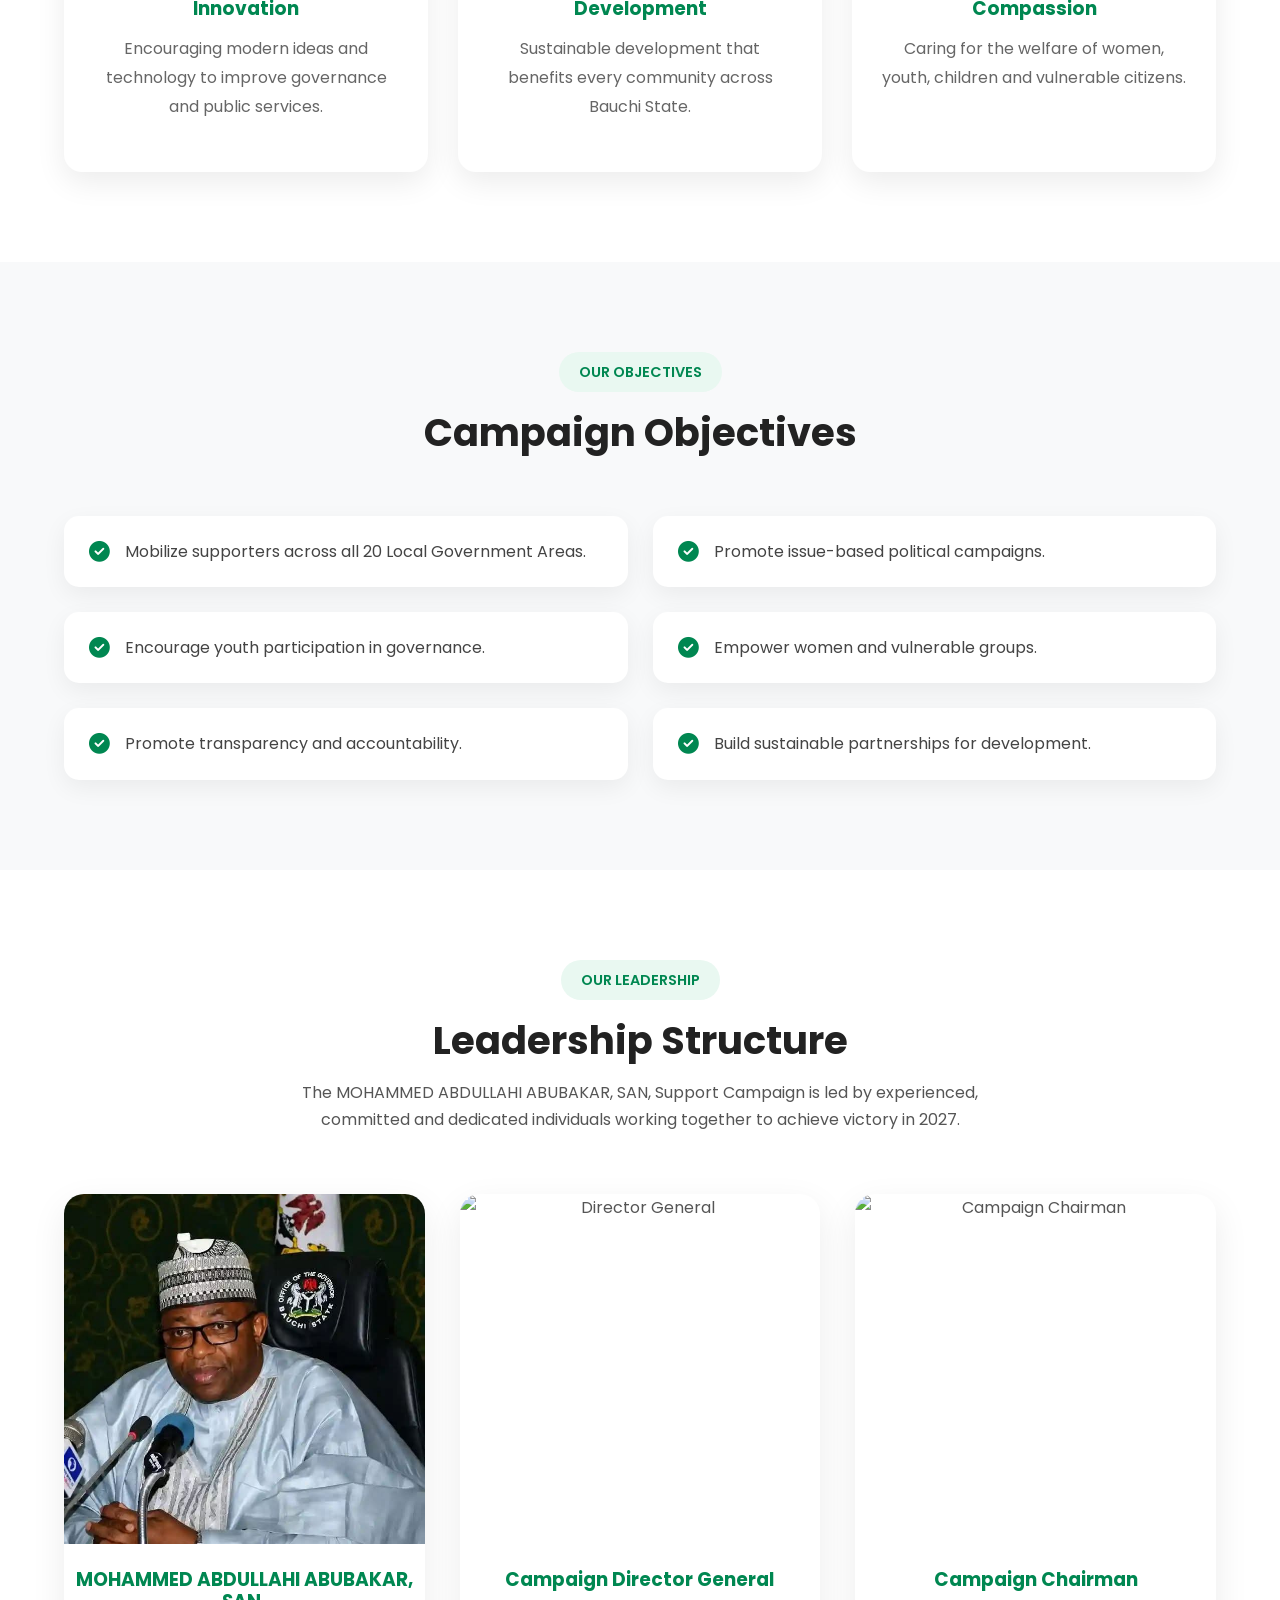
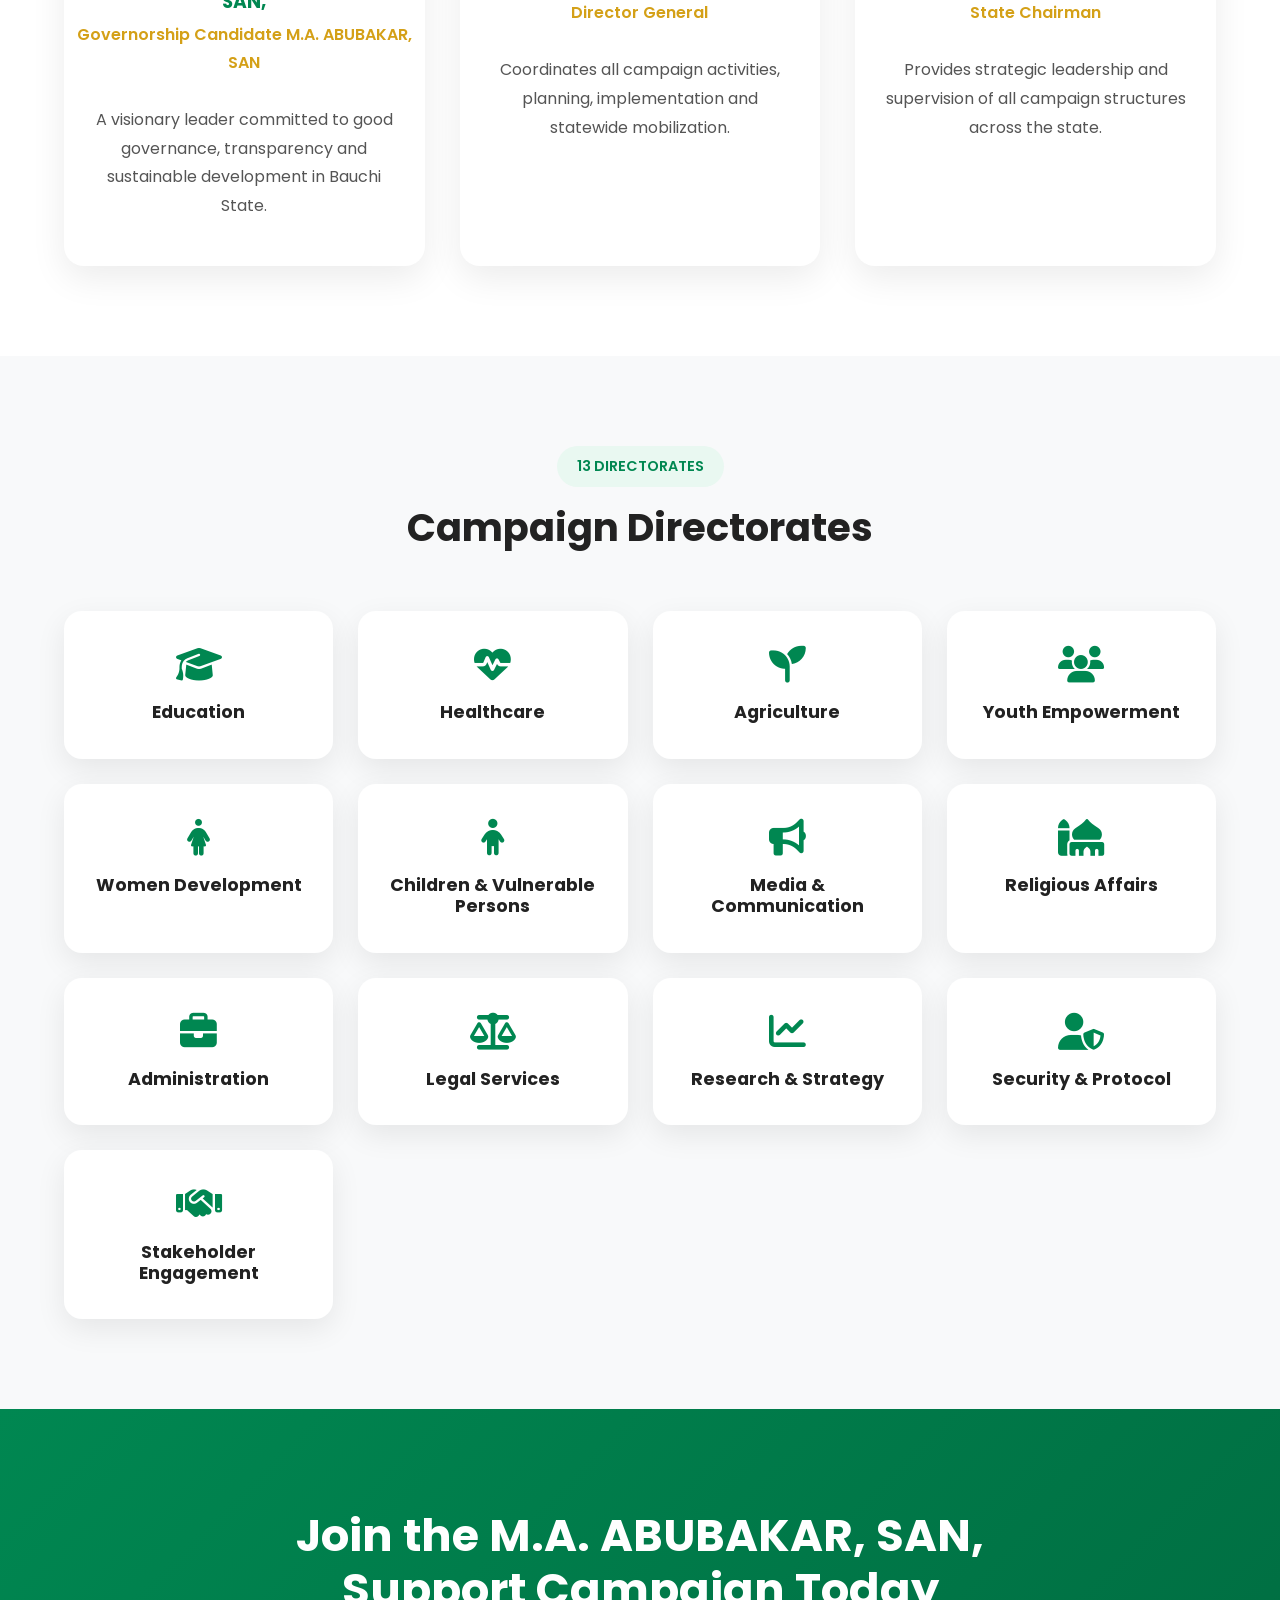
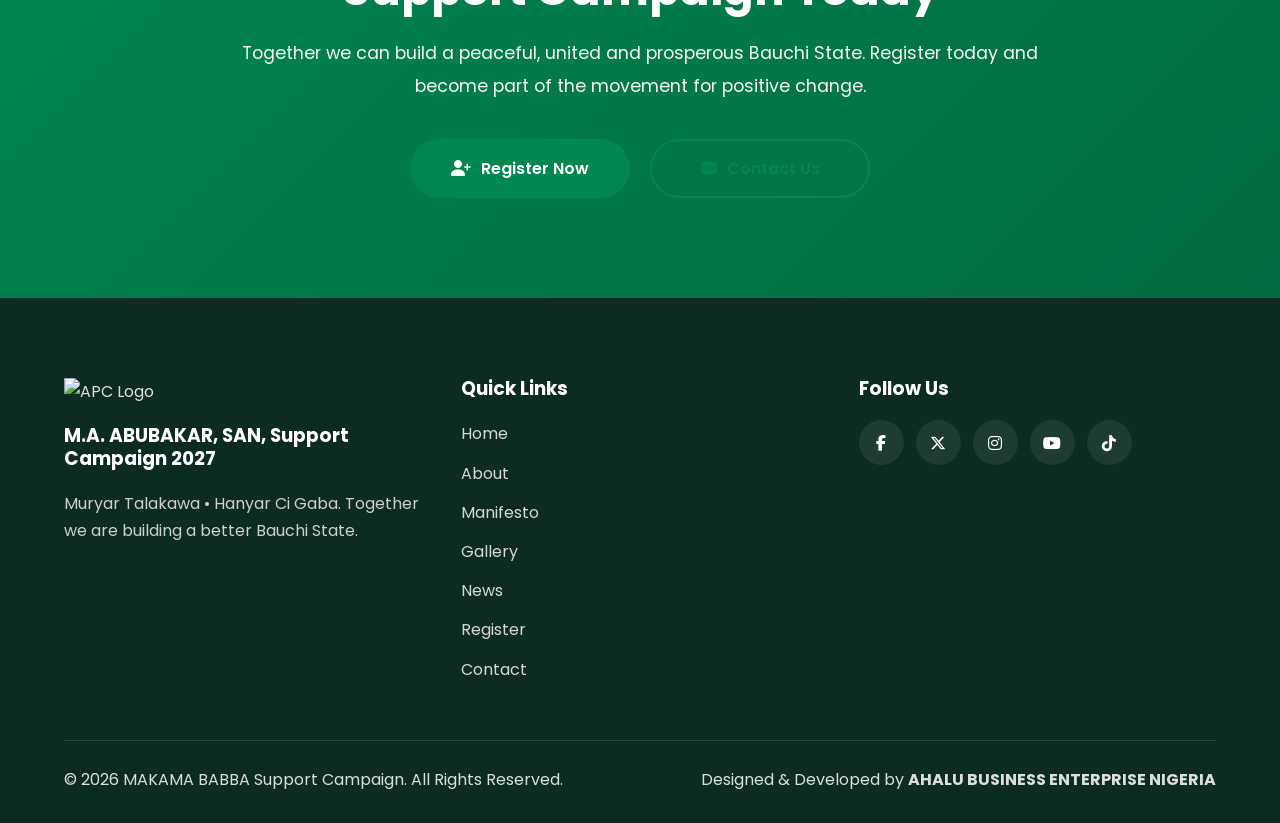
==== commit fdcba1fc: "Update about.html" ====
--- a/about.html
+++ b/about.html
@@ -9,11 +9,11 @@
           content="width=device-width, initial-scale=1.0">
 
     <title>
-        About Us | MOHAMMED ABDULLAHI ABUBAKAR, SAN, Support Campaign 2027
+        About Us | M.A. ABUBAKAR Esq. Support Campaign 2027
     </title>
 
     <meta name="description"
-          content="Learn more about MOHAMMED ABDULLAHI ABUBAKAR, SAN Support Campaign 2027, our vision, mission, leadership and commitment to building a better Bauchi State.">
+          content="Learn more about MM.A. ABUBAKAR Esq. Support Campaign 2027, our vision, mission, leadership and commitment to building a better Bauchi State.">
 
     <link rel="icon"
           href="images/apc-logo.png">
@@ -43,7 +43,7 @@
     <marquee>
 
         Welcome to the Official Website of
-        MOHAMMED ABDULLAHI ABUBAKAR, SAN, Support Campaign 2027 —
+        M.A. ABUBAKAR Esq. Support Campaign 2027 —
         Muryar Talakawa • Hanyar Ci Gaba
 
     </marquee>
@@ -67,7 +67,7 @@
             <div class="site-title">
 
                 <h1>
-                    MOHAMMED ABDULLAHI ABUBAKAR, SAN, Support Campaign 2027
+                    M.A. ABUBAKAR Esq. Support Campaign 2027
                 </h1>
 
                 <p>
@@ -166,7 +166,7 @@
 
             <span>OUR CANDIDATE</span>
 
-            <h2>Meet MOHAMMED ABDULLAHI ABUBAKAR, SAN,</h2>
+            <h2>Meet M.A. ABUBAKAR Esq.</h2>
 
             <p>
                 A visionary leader committed to building a peaceful,
@@ -180,7 +180,7 @@
             <div class="candidate-image">
 
                 <img src="images/m.a.-photo.jpg"
-                     alt="MOHAMMED ABDULLAHI ABUBAKAR, SAN,">
+                     alt="M.A. ABUBAKAR Esq.">
 
             </div>
 
@@ -190,7 +190,7 @@
 
                 <p>
 
-                    MOHAMMED ABDULLAHI ABUBAKAR, SAN, is a respected leader,
+                    M.A. ABUBAKAR Esq. is a respected leader,
                     entrepreneur and public servant with years of experience
                     in governance, community development and youth
                     empowerment.
@@ -269,7 +269,7 @@
 
         <h1>
 
-            About MOHAMMED ABDULLAHI ABUBAKAR, SAN, Support Campaign
+            About MM.A. ABUBAKAR Esq. Support Campaign
 
         </h1>
 
@@ -296,7 +296,7 @@
             <div class="about-image">
 
                 <img src="images/m.a.-photo.jpg"
-                     alt="MOHAMMED ABDULLAHI ABUBAKAR, SAN,">
+                     alt="M.A. ABUBAKAR Esq.">
 
             </div>
 
@@ -308,16 +308,16 @@
 
                 <h2>
 
-                    MOHAMMED ABDULLAHI ABUBAKAR, SAN, Support Campaign 2027
+                    M.A. ABUBAKAR Esq. Support Campaign 2027
 
                 </h2>
 
                 <p>
 
-                    MOHAMMED ABDULLAHI ABUBAKAR, SAN, Support Campaign 2027 is a grassroots political
+                    M.A. ABUBAKAR Esq. Support Campaign 2027 is a grassroots political
                     movement established to mobilize citizens across
                     Bauchi State in support of the governorship aspiration
-                    of <strong>MOHAMMED ABDULLAHI ABUBAKAR, SAN,</strong>.
+                    of <strong>M.A. ABUBAKAR Esq.</strong>.
 
                 </p>
 
--- a/css/style.css
+++ b/css/style.css
@@ -2199,6 +2199,23 @@
 }
 
 }
+/* =========================================================
+   GLOBAL CONTAINER
+   ONE WIDTH SYSTEM FOR THE ENTIRE WEBSITE
+========================================================= */
+
+.container {
+    width: 100%;
+    max-width: 1200px;
+
+    margin-left: auto;
+    margin-right: auto;
+
+    padding-left: 24px;
+    padding-right: 24px;
+
+    box-sizing: border-box;
+}
 /* ==========================================
    RESPONSIVE.CSS
    LARGE DESKTOP & LAPTOP
@@ -4059,4 +4076,83 @@
 
     }
 
+}
+/* =========================================================
+   GLOBAL SECTION WIDTH & SPACING
+========================================================= */
+
+section {
+    width: 100%;
+    box-sizing: border-box;
+}
+
+section > .container {
+    width: 100%;
+    max-width: 1200px;
+    margin-left: auto;
+    margin-right: auto;
+    box-sizing: border-box;
+}
+
+
+/* Prevent horizontal overflow */
+
+html,
+body {
+    width: 100%;
+    max-width: 100%;
+    overflow-x: hidden;
+}
+
+img,
+video,
+iframe {
+    max-width: 100%;
+}
+
+img {
+    height: auto;
+}
+
+
+/* Cards and grids must respect parent width */
+
+.grid,
+.cards-grid,
+.future-grid,
+.governance-grid,
+.legislative-laws-grid {
+    width: 100%;
+    max-width: 100%;
+    box-sizing: border-box;
+}
+
+
+/* =========================================================
+   TABLET
+========================================================= */
+
+@media (max-width: 768px) {
+
+    .container {
+        max-width: 100%;
+
+        padding-left: 20px;
+        padding-right: 20px;
+    }
+
+}
+
+
+/* =========================================================
+   MOBILE
+========================================================= */
+
+@media (max-width: 480px) {
+
+    .container {
+        padding-left: 16px;
+        padding-right: 16px;
+    }
+
 }
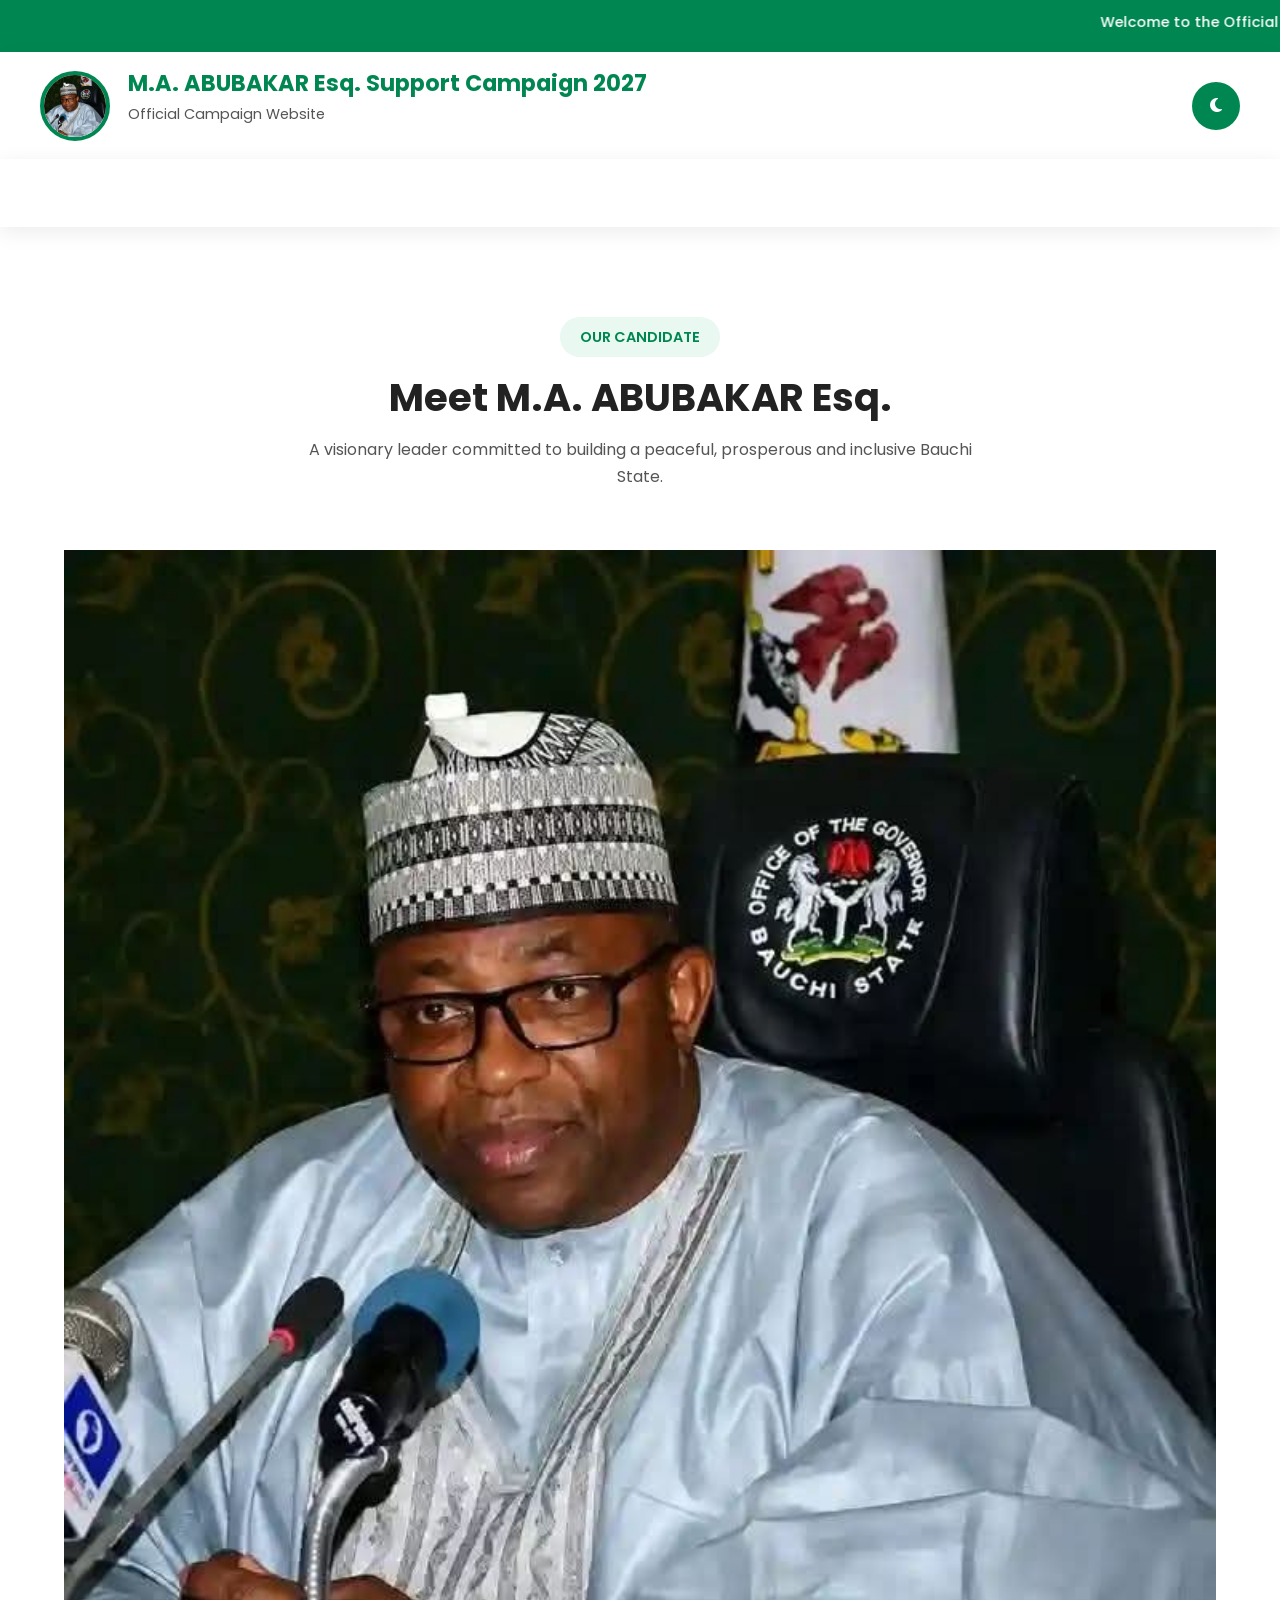
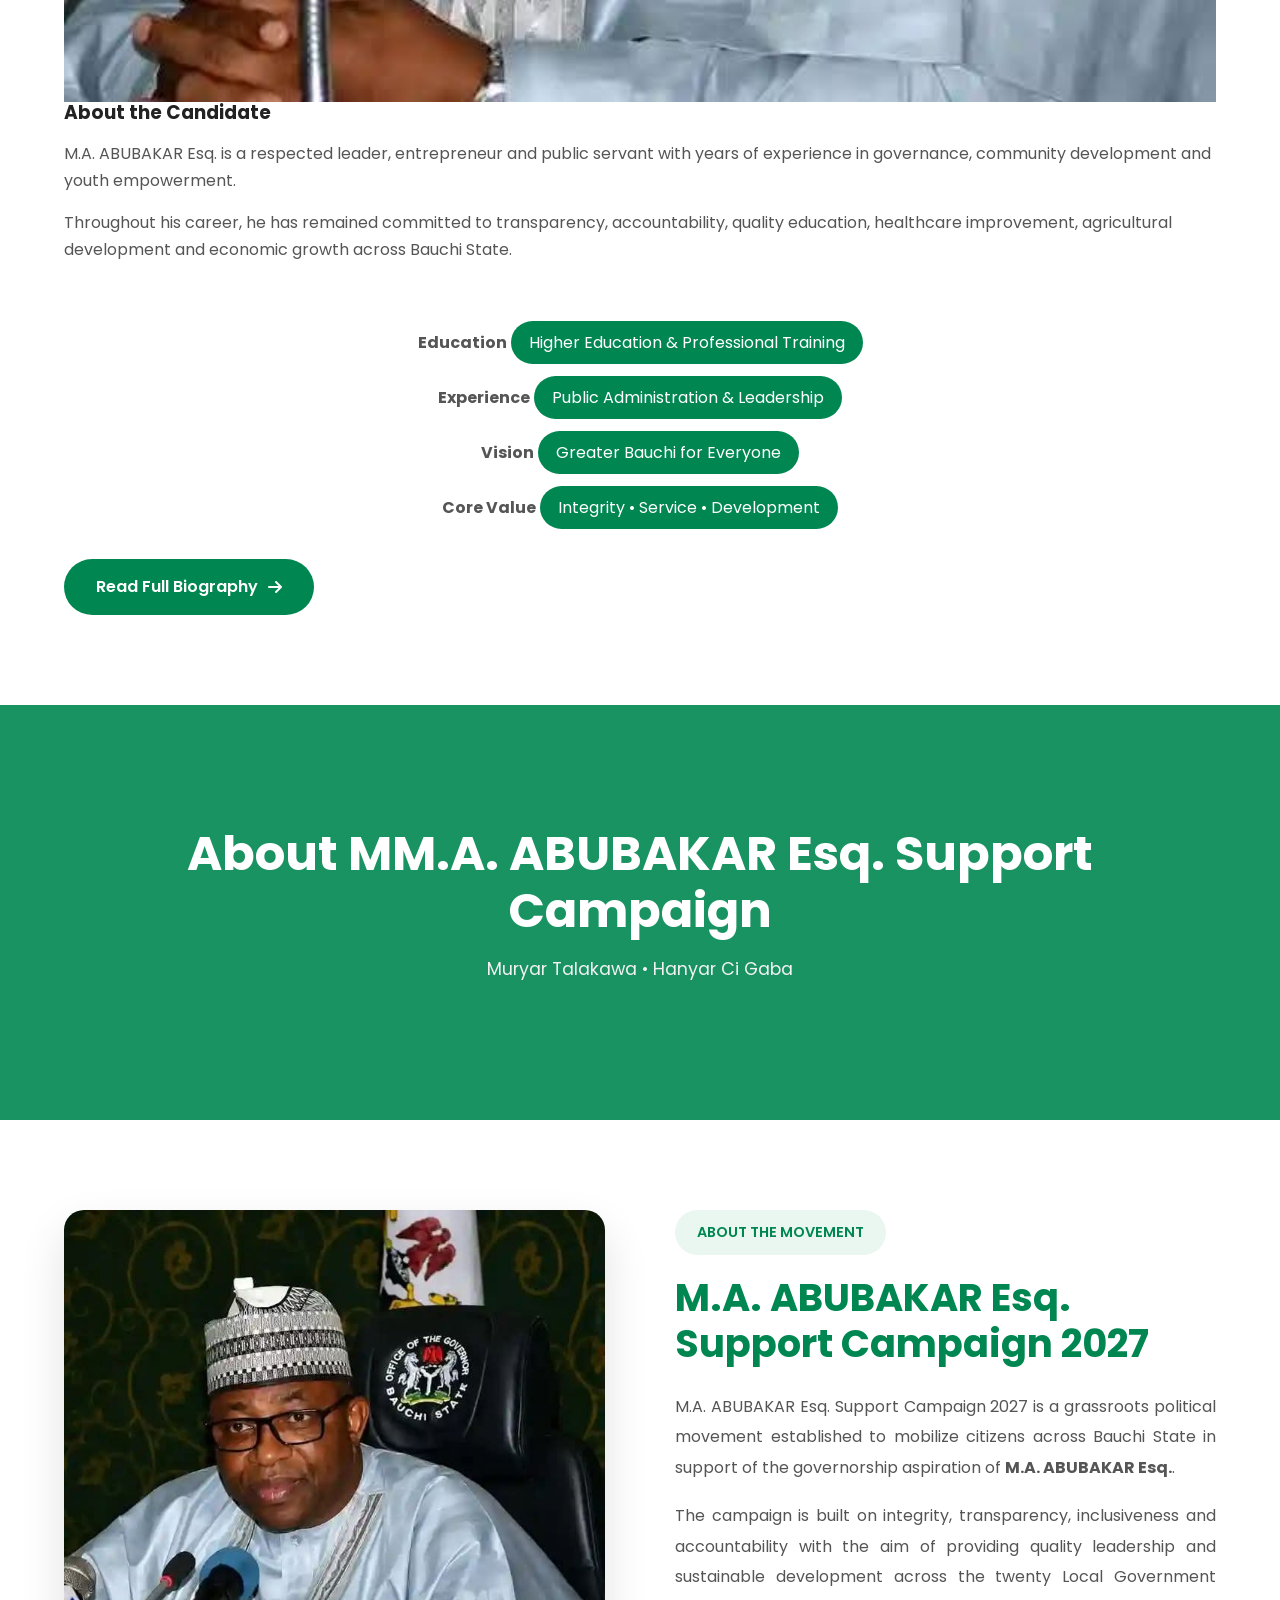
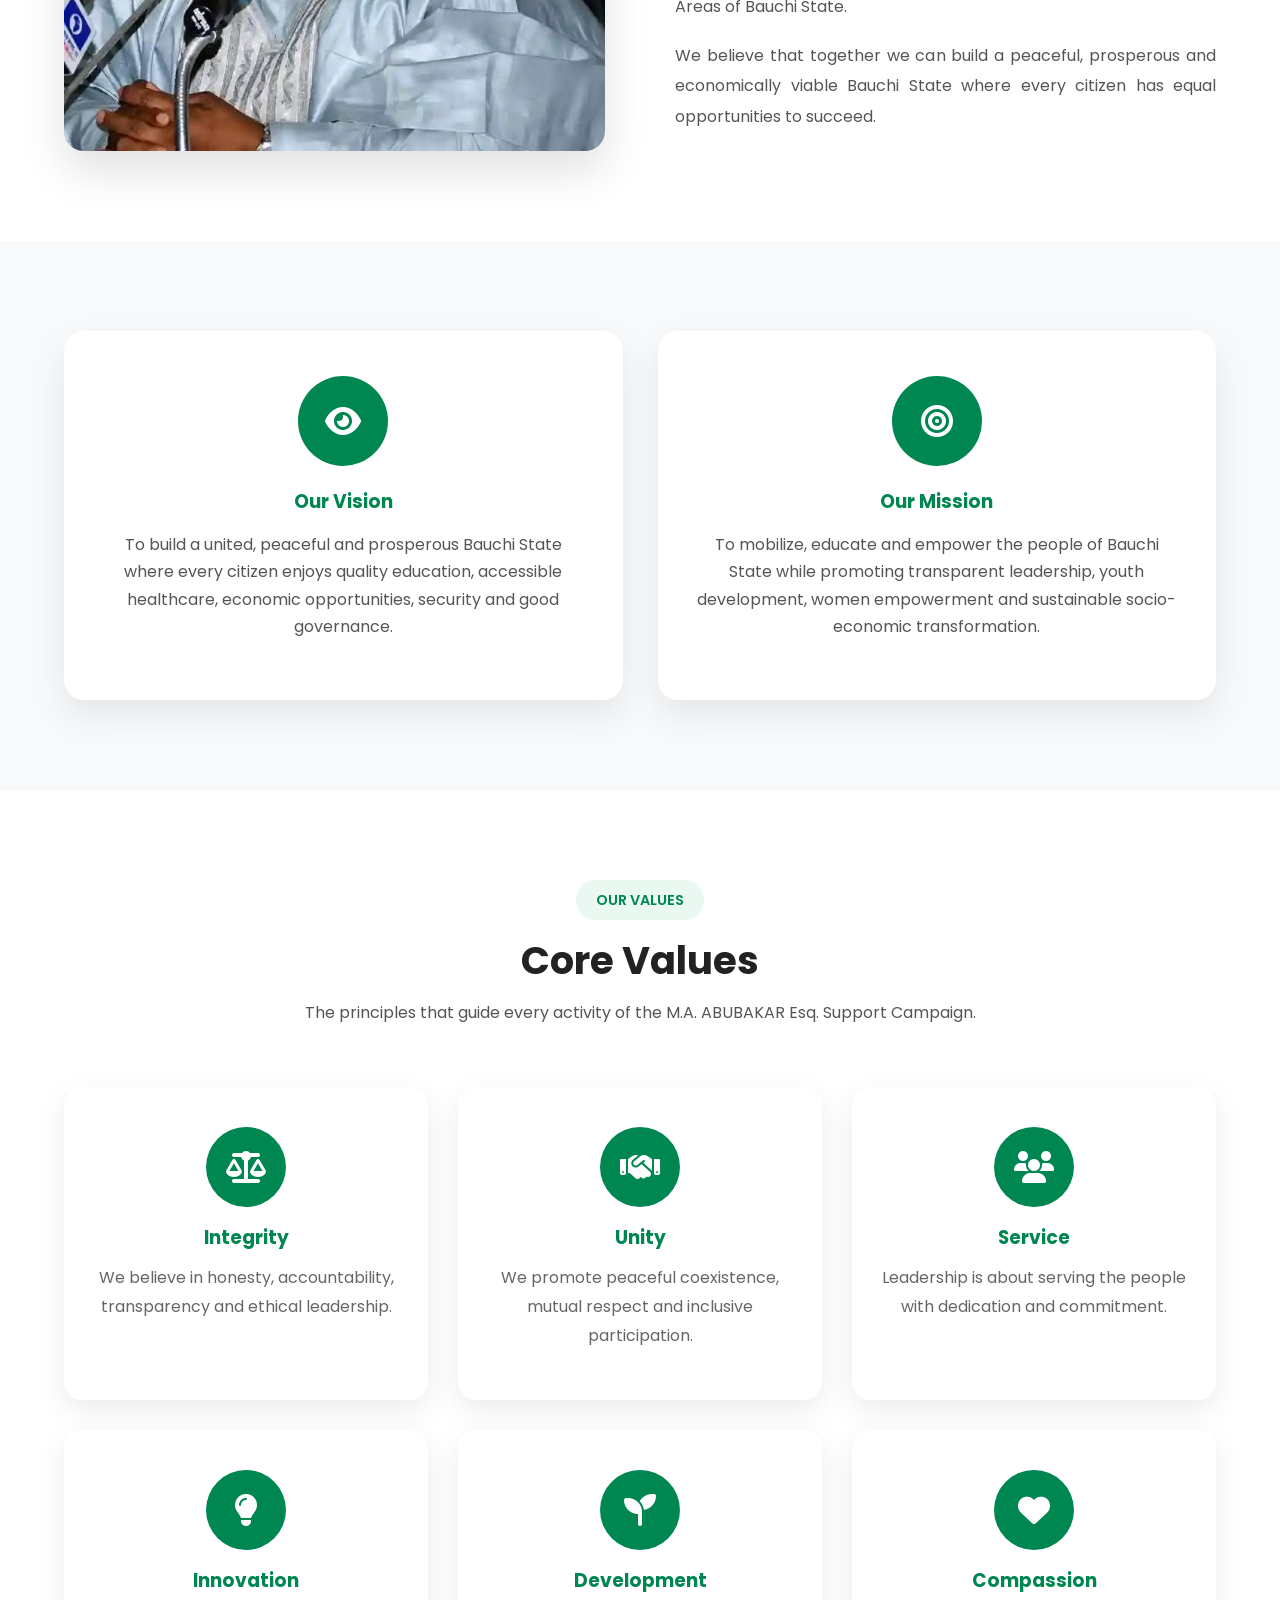
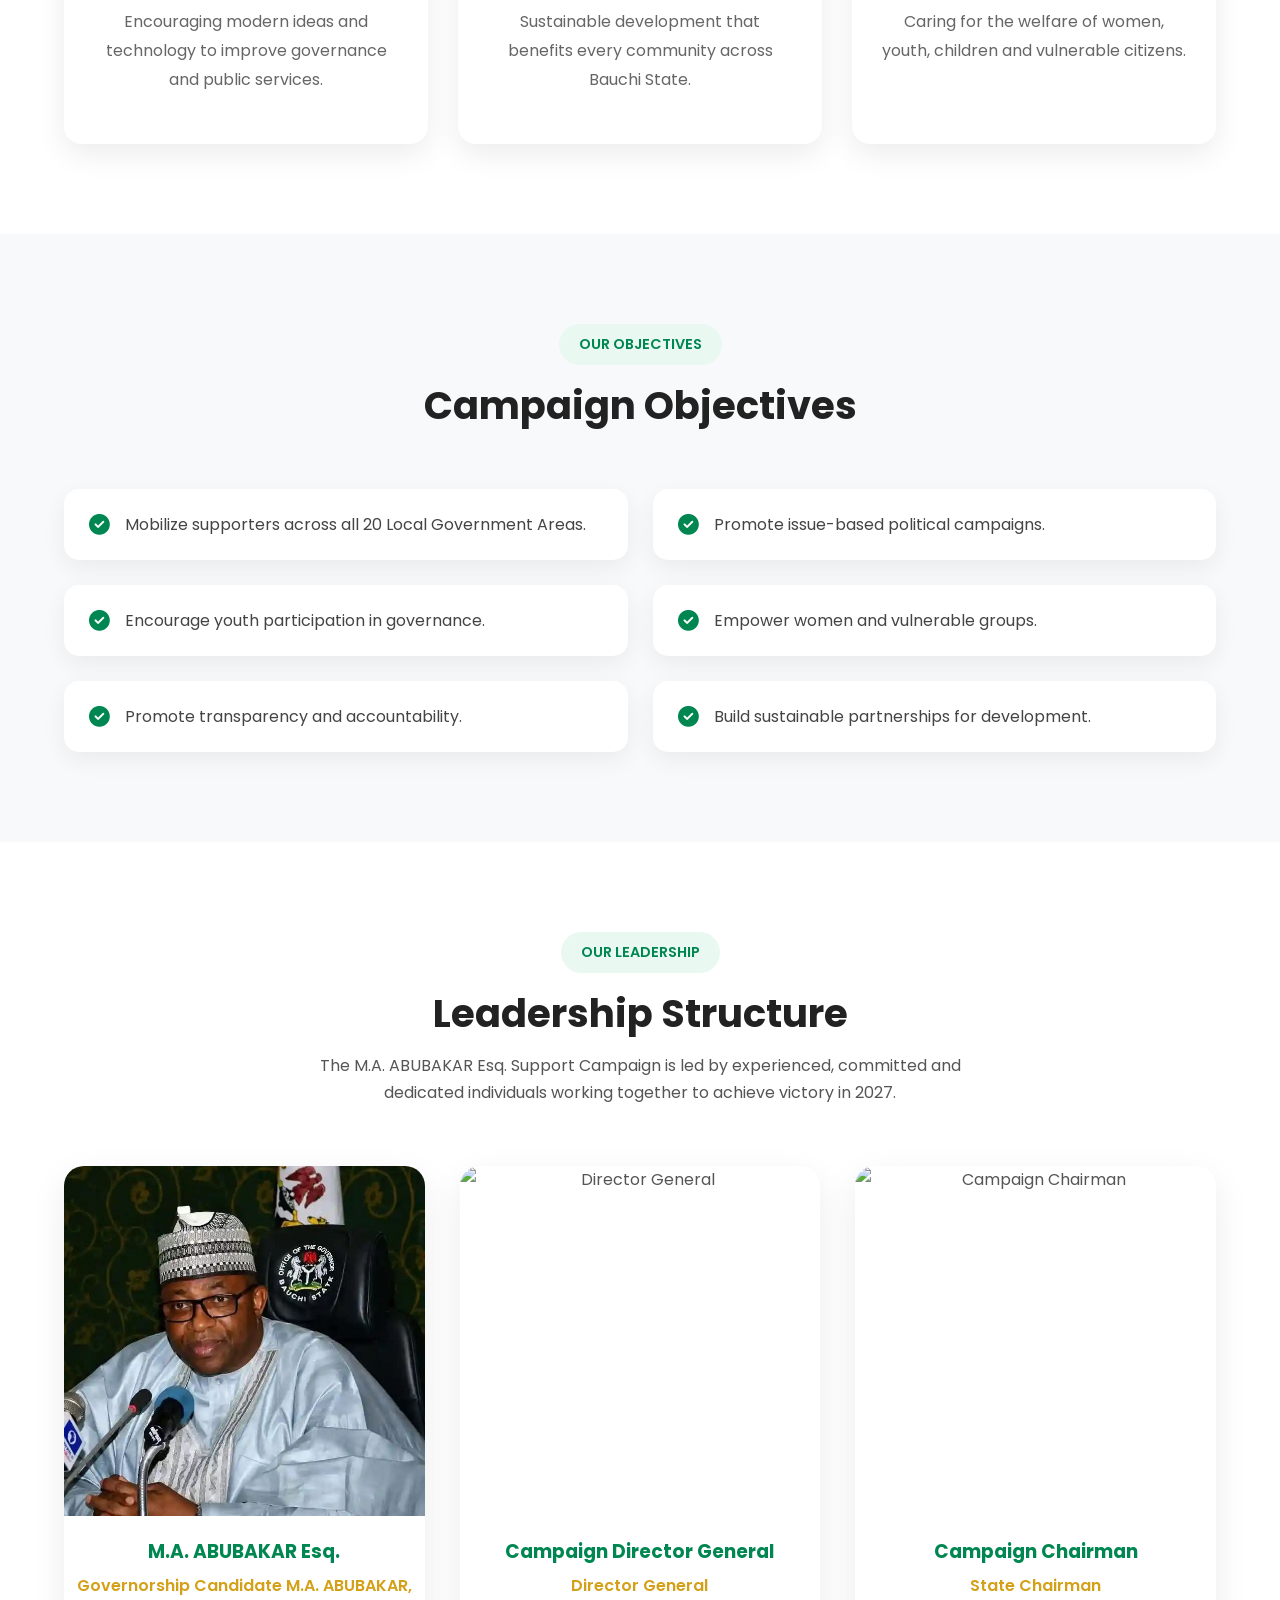
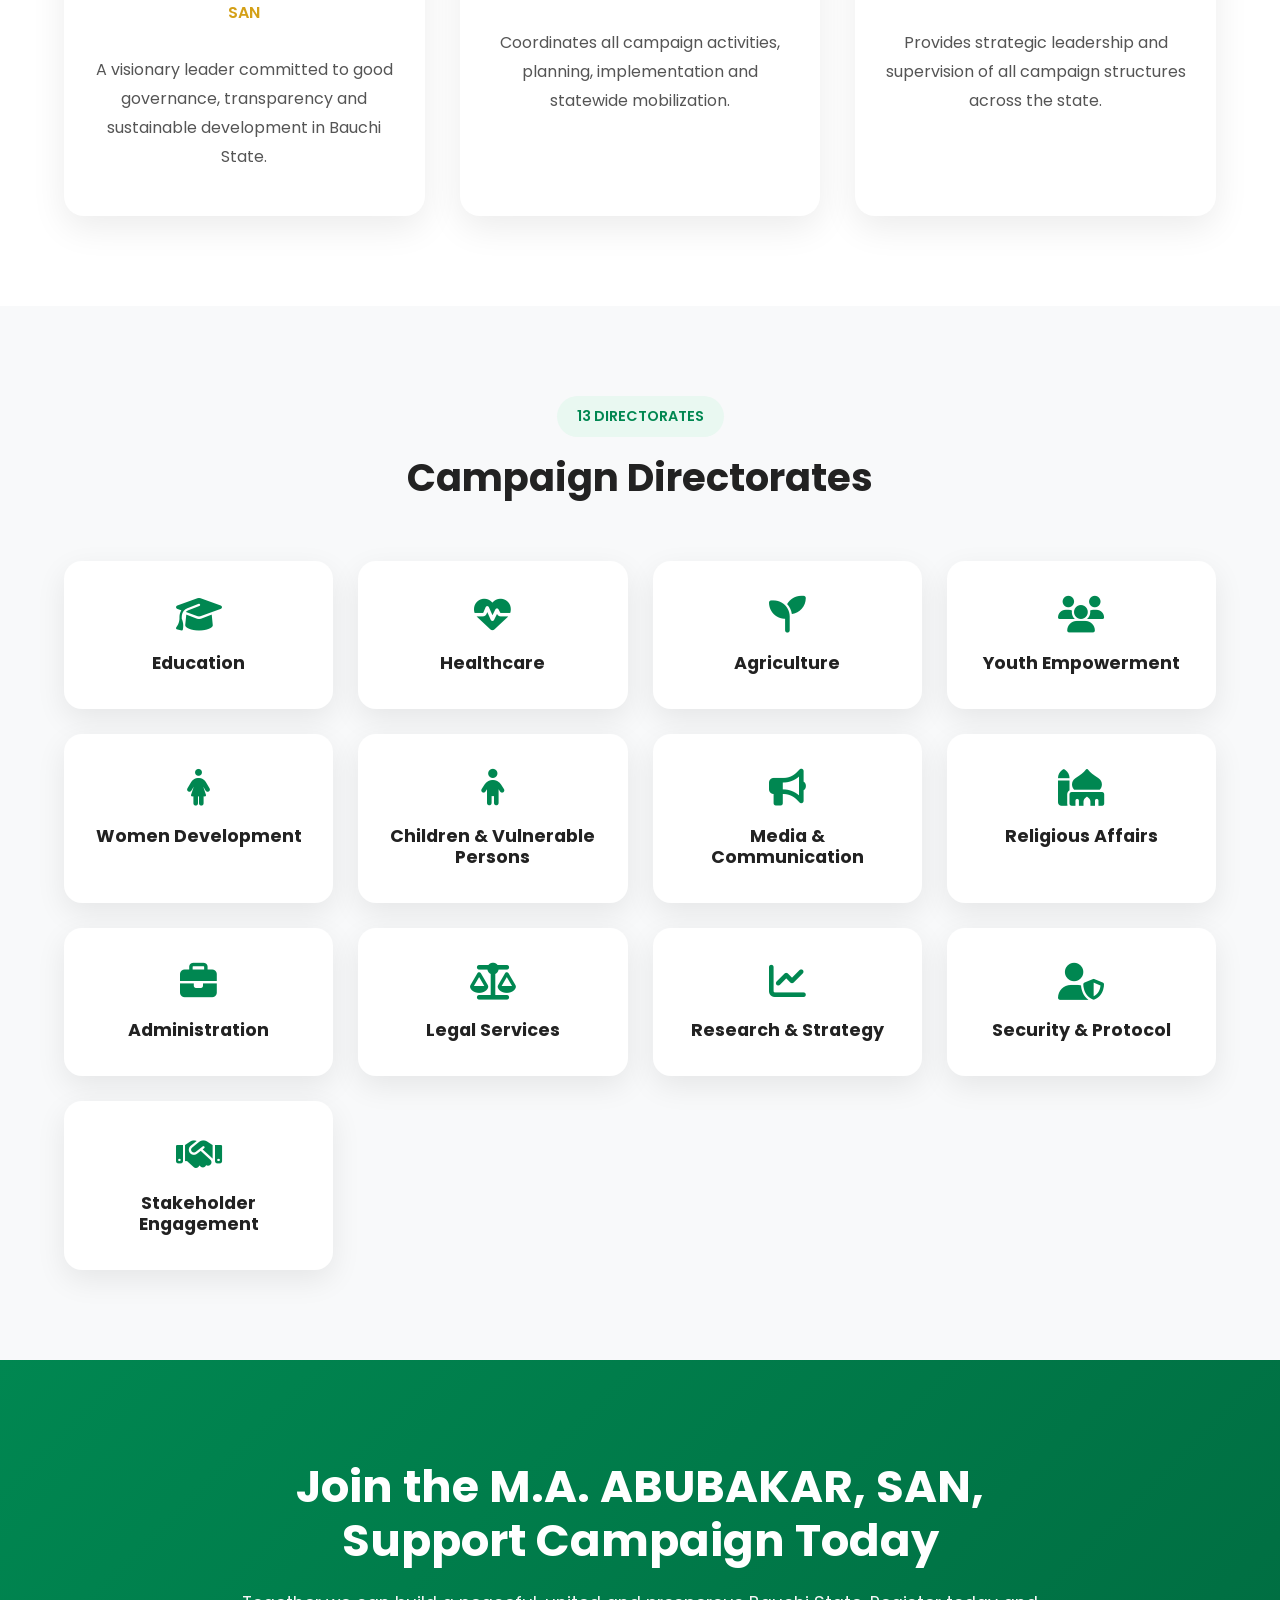
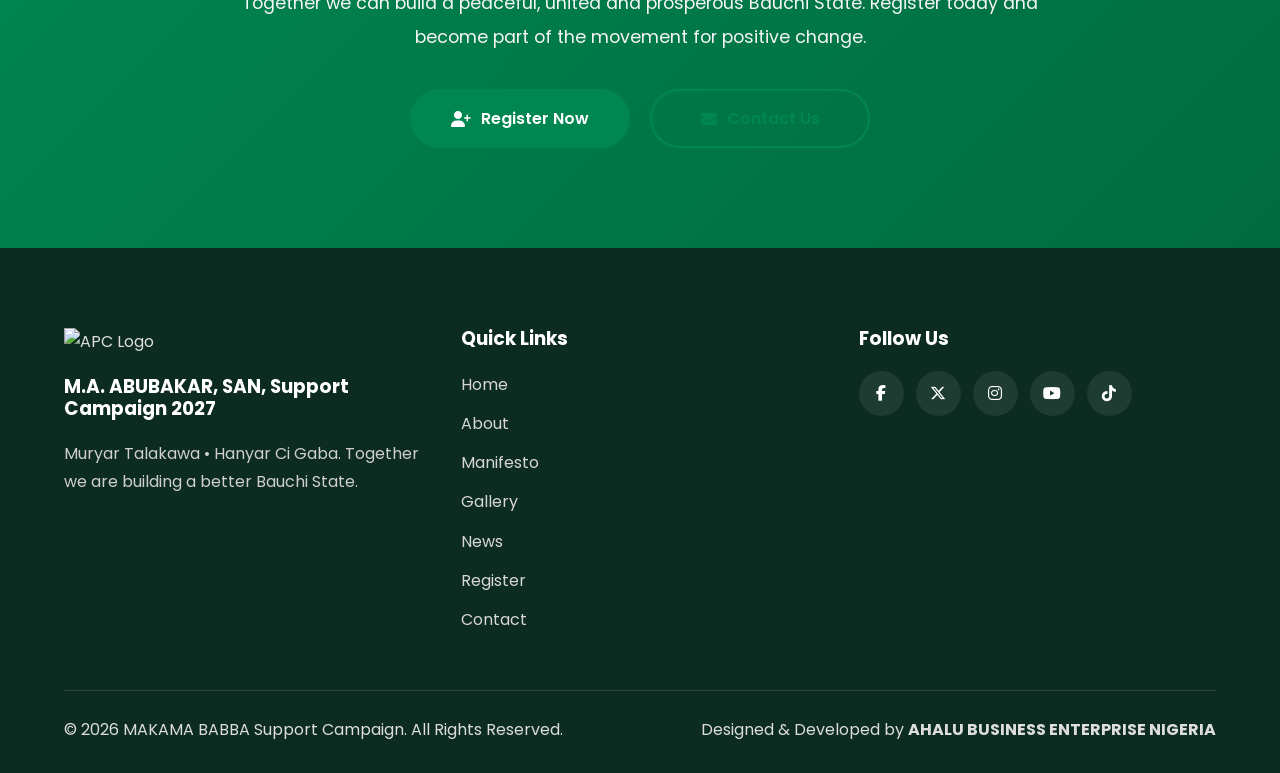
==== commit b8e99801: "Update about.html" ====
--- a/about.html
+++ b/about.html
@@ -433,7 +433,7 @@
 
             <p>
                 The principles that guide every activity of the
-                MOHAMMED ABDULLAHI ABUBAKAR, SAN, Support Campaign.
+                M.A. ABUBAKAR Esq. Support Campaign.
             </p>
 
         </div>
@@ -624,7 +624,7 @@
 
             <p>
 
-                The MOHAMMED ABDULLAHI ABUBAKAR, SAN, Support Campaign is led by experienced,
+                The M.A. ABUBAKAR Esq. Support Campaign is led by experienced,
                 committed and dedicated individuals working together
                 to achieve victory in 2027.
 
@@ -639,9 +639,9 @@
             <div class="leader-card">
 
                 <img src="images/m.a.-photo.jpg"
-                     alt="MOHAMMED ABDULLAHI ABUBAKAR, SAN,">
-
-                <h3>MOHAMMED ABDULLAHI ABUBAKAR, SAN,</h3>
+                     alt="M.A. ABUBAKAR Esq.">
+
+                <h3>M.A. ABUBAKAR Esq.</h3>
 
                 <span>Governorship Candidate M.A. ABUBAKAR, SAN</span>
 
